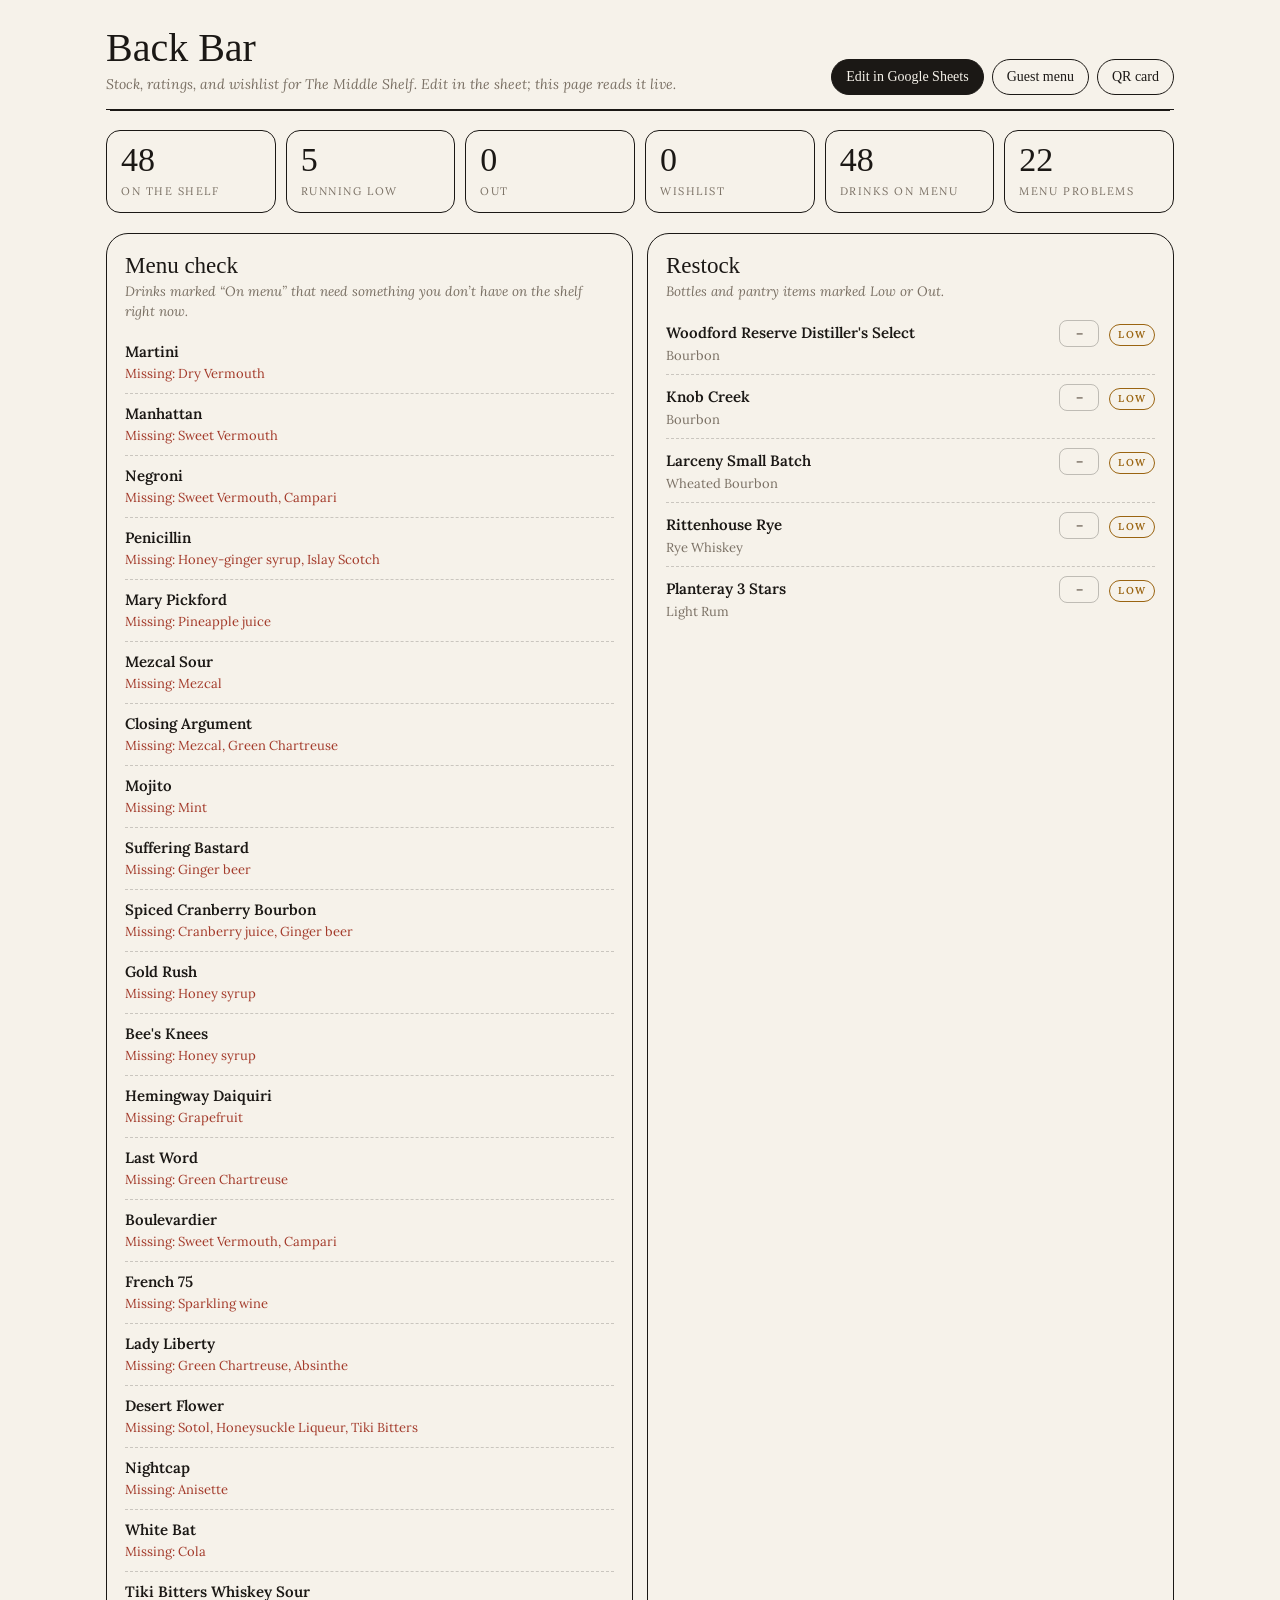
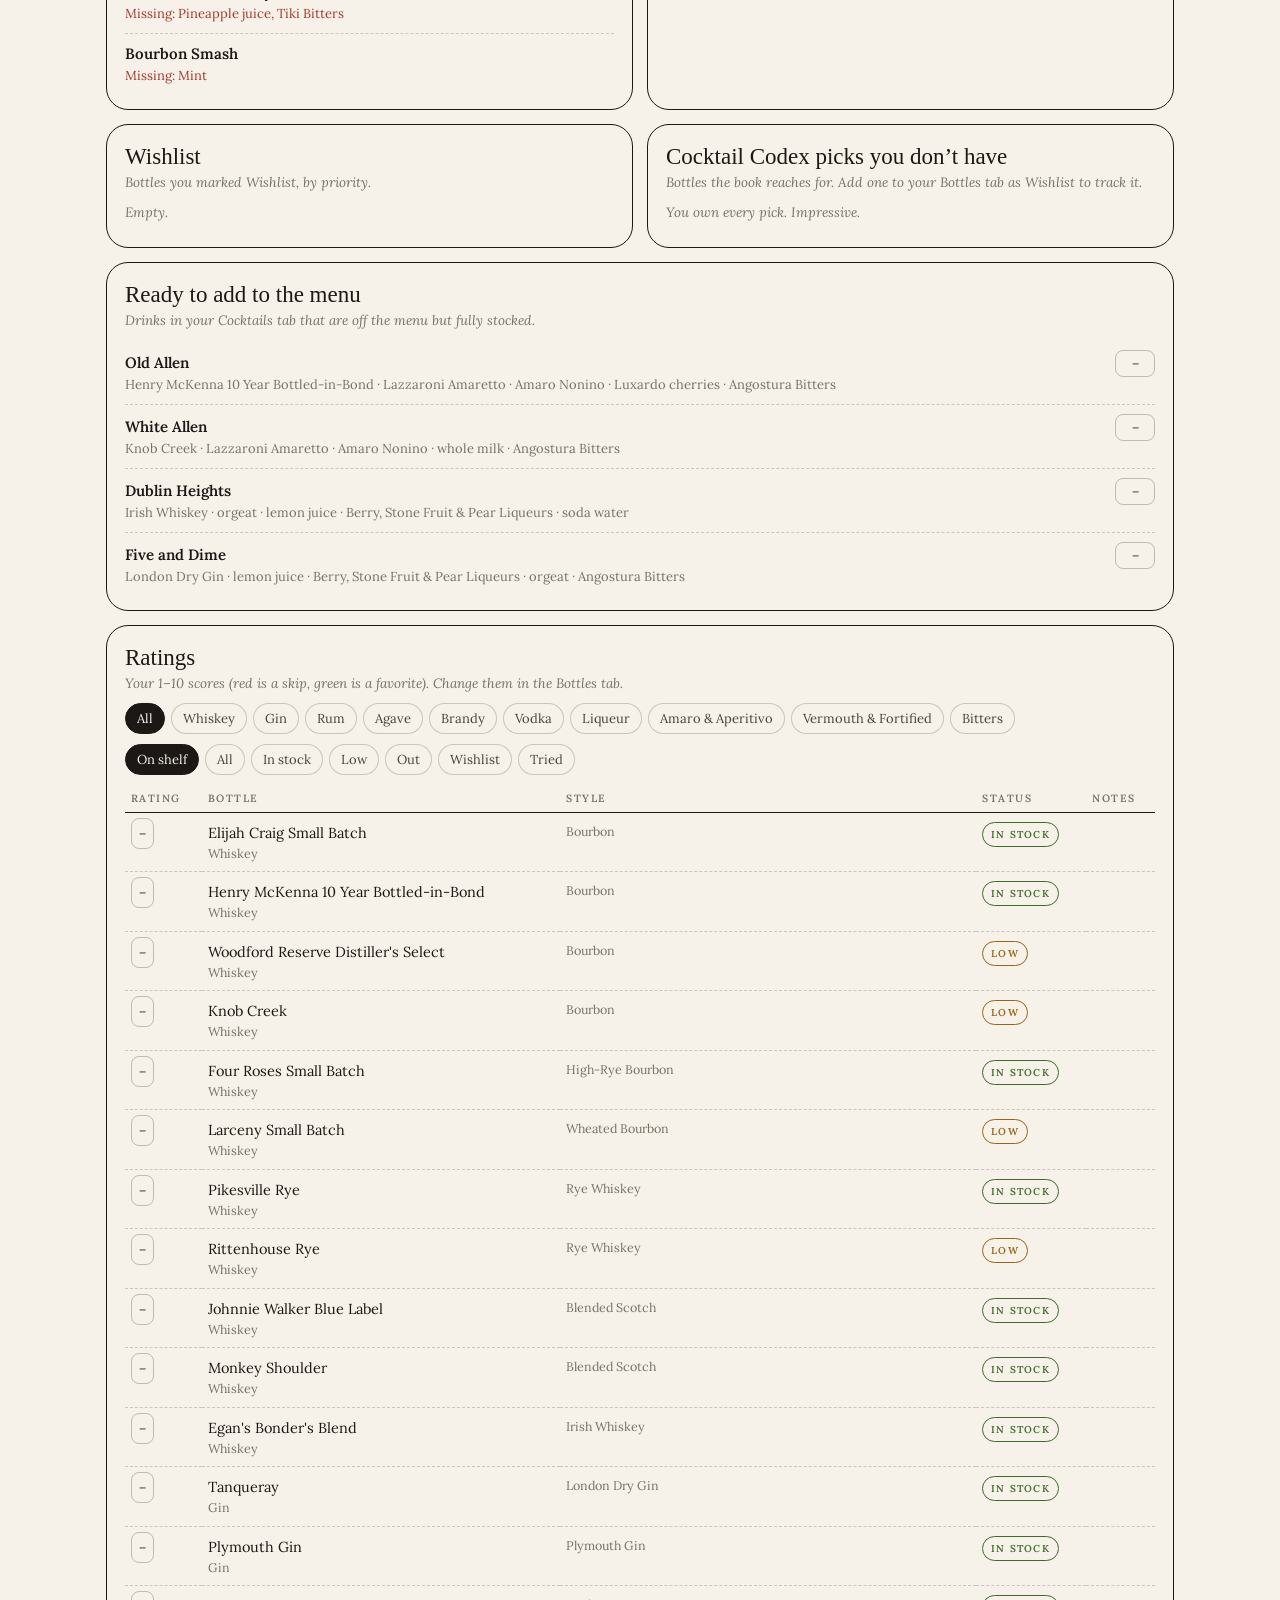
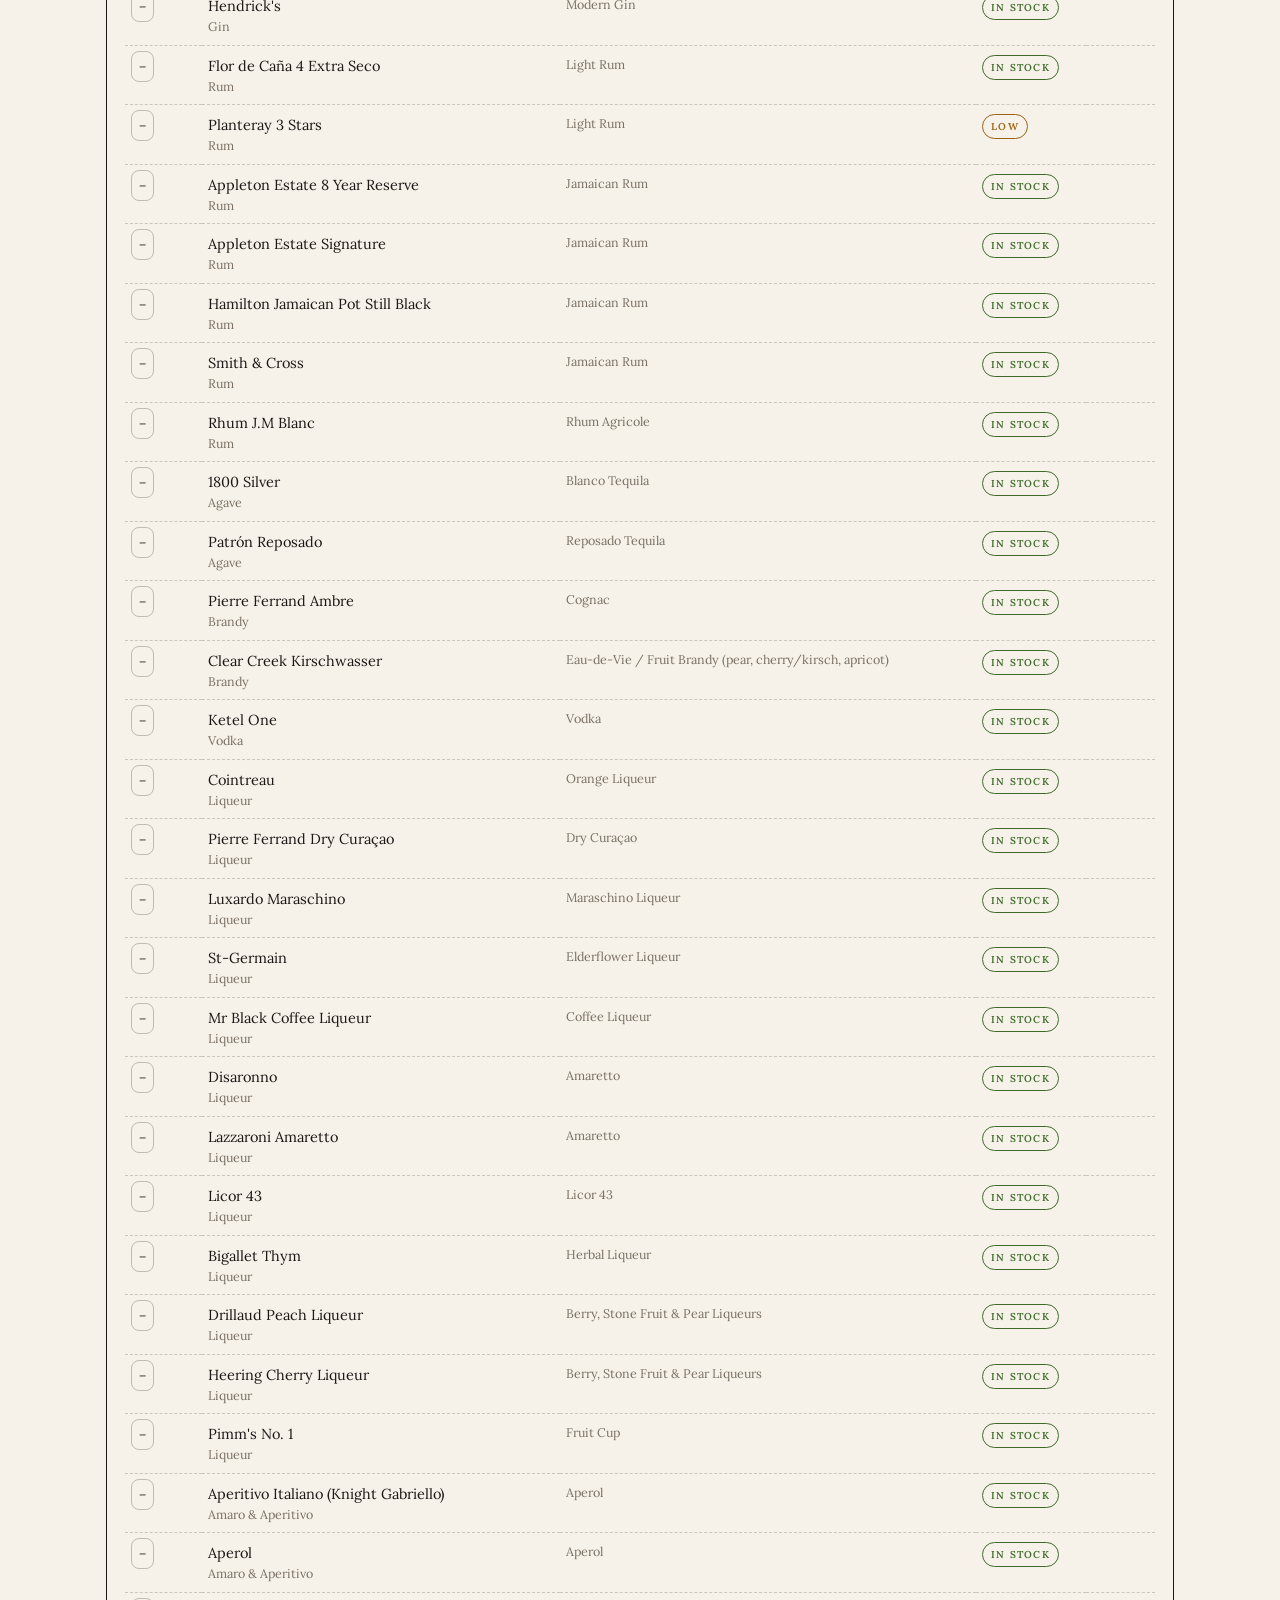
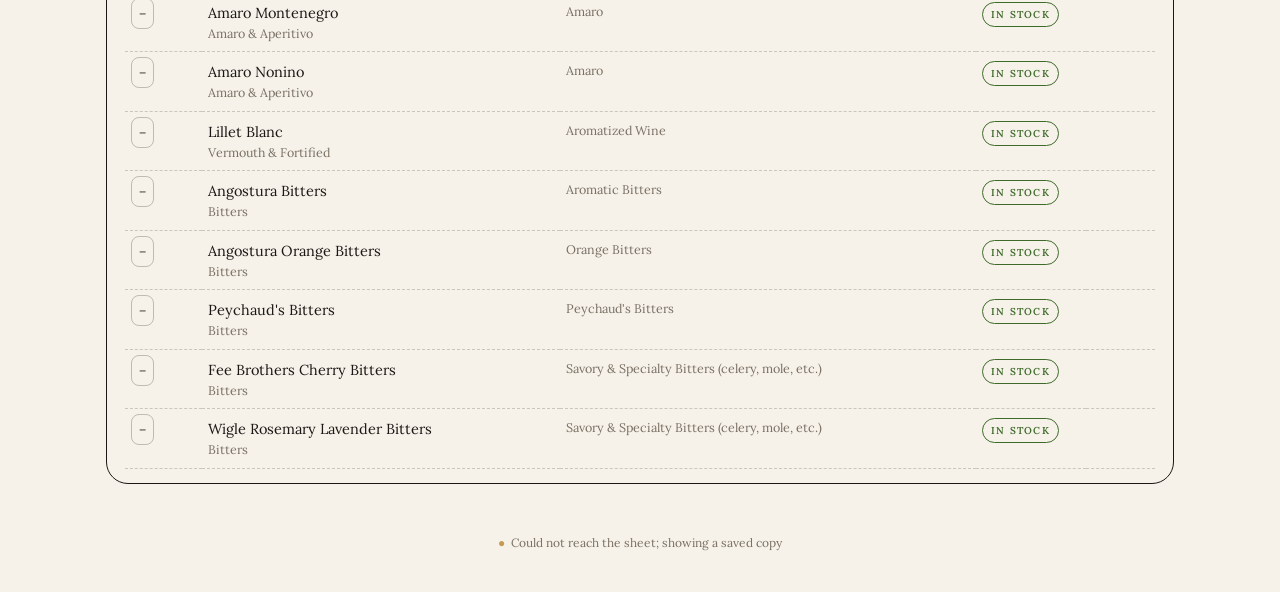
==== owner.html @ ee6902f3 "Name the liquor type on menu bottles; keep martini and coupe shine inside the glass Ingredient lines" ====
<!doctype html>
<html lang="en">
<head>
  <meta charset="utf-8">
  <meta name="viewport" content="width=device-width, initial-scale=1">
  <meta name="robots" content="noindex">
  <meta name="theme-color" content="#f6f2ea">
  <title>The Middle Shelf · Back Bar</title>
  <link rel="icon" href="data:image/svg+xml,<svg xmlns='http://www.w3.org/2000/svg' viewBox='0 0 100 100'><rect width='100' height='100' rx='20' fill='%23f6f2ea'/><path d='M22 30 Q22 60 50 62 Q78 60 78 30 Z M50 62 L50 82 M34 86 Q50 80 66 86' fill='none' stroke='%231b1815' stroke-width='6' stroke-linecap='round' stroke-linejoin='round'/><rect x='10' y='88' width='80' height='6' fill='%231b1815'/></svg>">
  <link rel="preconnect" href="https://fonts.googleapis.com">
  <link rel="preconnect" href="https://fonts.gstatic.com" crossorigin>
  <link href="https://fonts.googleapis.com/css2?family=DM+Serif+Display:ital@0;1&family=Lora:ital,wght@0,400..600;1,400..600&display=swap" rel="stylesheet">
  <style>
    :root { --paper: #f6f2ea; --paper-2: #efe9dd; --ink: #1b1815; --ink-2: #4a433b; --muted: #7a7064; --rule: rgba(27,24,21,.2); --gold: #c69a55;
      --display: "Fraunces", Georgia, serif; --serif: "Lora", Georgia, serif; color-scheme: light; }
    * { box-sizing: border-box; }
    body { margin: 0; background: var(--paper); color: var(--ink); font: 15px/1.5 var(--serif); }
    a { color: inherit; }
    main { max-width: 1100px; margin: 0 auto; padding: 0 16px 40px; }
    .disp { font-family: var(--display); font-weight: 400; }
    .bar-head { display: flex; flex-wrap: wrap; align-items: end; justify-content: space-between; gap: 14px; padding: 28px 0 14px; border-bottom: 1.5px solid var(--ink); box-shadow: 0 5px 0 -4px var(--ink); }
    .bar-head h1 { margin: 0; font-size: 40px; line-height: 1; }
    .bar-head p { margin: 6px 0 0; color: var(--muted); font-size: 14px; font-style: italic; }
    .actions { display: flex; flex-wrap: wrap; gap: 8px; }
    .btn { display: inline-flex; align-items: center; padding: 10px 14px; border-radius: 999px; text-decoration: none; font: 400 14px/1 var(--display); border: 1.5px solid var(--ink); background: var(--paper); }
    .btn.primary { background: var(--ink); color: var(--paper); }
    .tiles { display: grid; grid-template-columns: repeat(auto-fit, minmax(130px, 1fr)); gap: 10px; margin: 20px 0 6px; }
    .tile { border: 1px solid var(--ink); border-radius: 14px; padding: 12px 14px; background: var(--paper); }
    .tile .n { font: 400 34px/1 var(--display); }
    .tile .l { margin-top: 6px; font-size: 11px; letter-spacing: .14em; text-transform: uppercase; color: var(--muted); }
    .grid2 { display: grid; gap: 14px; grid-template-columns: 1fr; }
    @media (min-width: 860px) { .grid2 { grid-template-columns: 1fr 1fr; } }
    .panel { border: 1.5px solid var(--ink); border-radius: 22px; padding: 18px 18px 14px; margin-top: 14px; background: var(--paper); }
    .panel h2 { margin: 0 0 2px; font: 400 23px/1.2 var(--display); }
    .panel .hint { margin: 0 0 10px; color: var(--muted); font-size: 13.5px; font-style: italic; }
    .rows { list-style: none; margin: 0; padding: 0; }
    .rows li { display: flex; gap: 10px; align-items: baseline; padding: 9px 0; border-top: 1px dashed var(--rule); font-size: 15px; }
    .rows li:first-child { border-top: 0; }
    .rows .grow { flex: 1; min-width: 0; font-weight: 600; }
    .rows .sub { display: block; color: var(--muted); font-size: 13px; font-weight: 400; margin-top: 1px; }
    .pill { flex: none; font: 600 10px/1 var(--serif); letter-spacing: .12em; text-transform: uppercase; padding: 5px 8px; border-radius: 999px; border: 1px solid currentColor; }
    .s-in { color: #3f6b2a; } .s-low { color: #9a6411; } .s-out { color: #a33a2a; } .s-wish { color: #2f5a8a; } .s-tried, .s-unknown { color: var(--muted); }
    .miss { color: #a33a2a !important; }
    .rate { flex: none; min-width: 40px; text-align: center; font: 700 13px/1 var(--serif); padding: 6px 7px; border-radius: 8px; color: #1b1815; border: 1px solid rgba(27,24,21,.25); }
    .rate.none { background: transparent; color: var(--muted); }
    .filters { display: flex; flex-wrap: wrap; gap: 6px; margin: 4px 0 10px; }
    .chip { appearance: none; cursor: pointer; border: 1px solid var(--rule); background: var(--paper); padding: 6px 11px; border-radius: 999px; font: 13px var(--serif); color: var(--ink-2); }
    .chip[aria-pressed="true"] { border-color: var(--ink); background: var(--ink); color: var(--paper); }
    .scroll { overflow-x: auto; }
    .tbl { width: 100%; border-collapse: collapse; font-size: 14.5px; }
    .tbl th { text-align: left; font: 600 10.5px/1 var(--serif); letter-spacing: .14em; text-transform: uppercase; color: var(--muted); padding: 8px 6px; border-bottom: 1.5px solid var(--ink); cursor: pointer; white-space: nowrap; }
    .tbl td { padding: 9px 6px; border-bottom: 1px dashed var(--rule); vertical-align: top; }
    .tbl td.notes { font-size: 13.5px; font-style: italic; color: var(--ink-2); }
    .tbl .muted { color: var(--muted); font-size: 12.5px; font-style: normal; }
    @media (max-width: 640px) { .tbl .hide-sm { display: none; } }
    .loading { text-align: center; padding: 80px 0; font: italic 18px var(--serif); color: var(--muted); }
    footer { text-align: center; color: var(--muted); font-size: 12px; padding: 10px 16px 40px; }
    footer .live::before { content: "●"; margin-right: 6px; color: #6c9a52; }
    footer .stale::before { content: "●"; margin-right: 6px; color: var(--gold); }
  </style>
</head>
<body>
  <main>
    <div class="bar-head">
      <div>
        <h1 class="disp">Back Bar</h1>
        <p>Stock, ratings, and wishlist for The Middle Shelf. Edit in the sheet; this page reads it live.</p>
      </div>
      <div class="actions">
        <a class="btn primary" id="edit" href="#" target="_blank" rel="noopener">Edit in Google Sheets</a>
        <a class="btn" href="./">Guest menu</a>
        <a class="btn" href="print.html">QR card</a>
      </div>
    </div>
    <div id="app"><p class="loading">Counting bottles…</p></div>
  </main>
  <footer><div id="status"></div></footer>
  <script src="config.js?v=14"></script>
  <script src="data/snapshot.js?v=14"></script>
  <script src="assets/core.js?v=14"></script>
  <script src="assets/owner.js?v=14"></script>
</body>
</html>
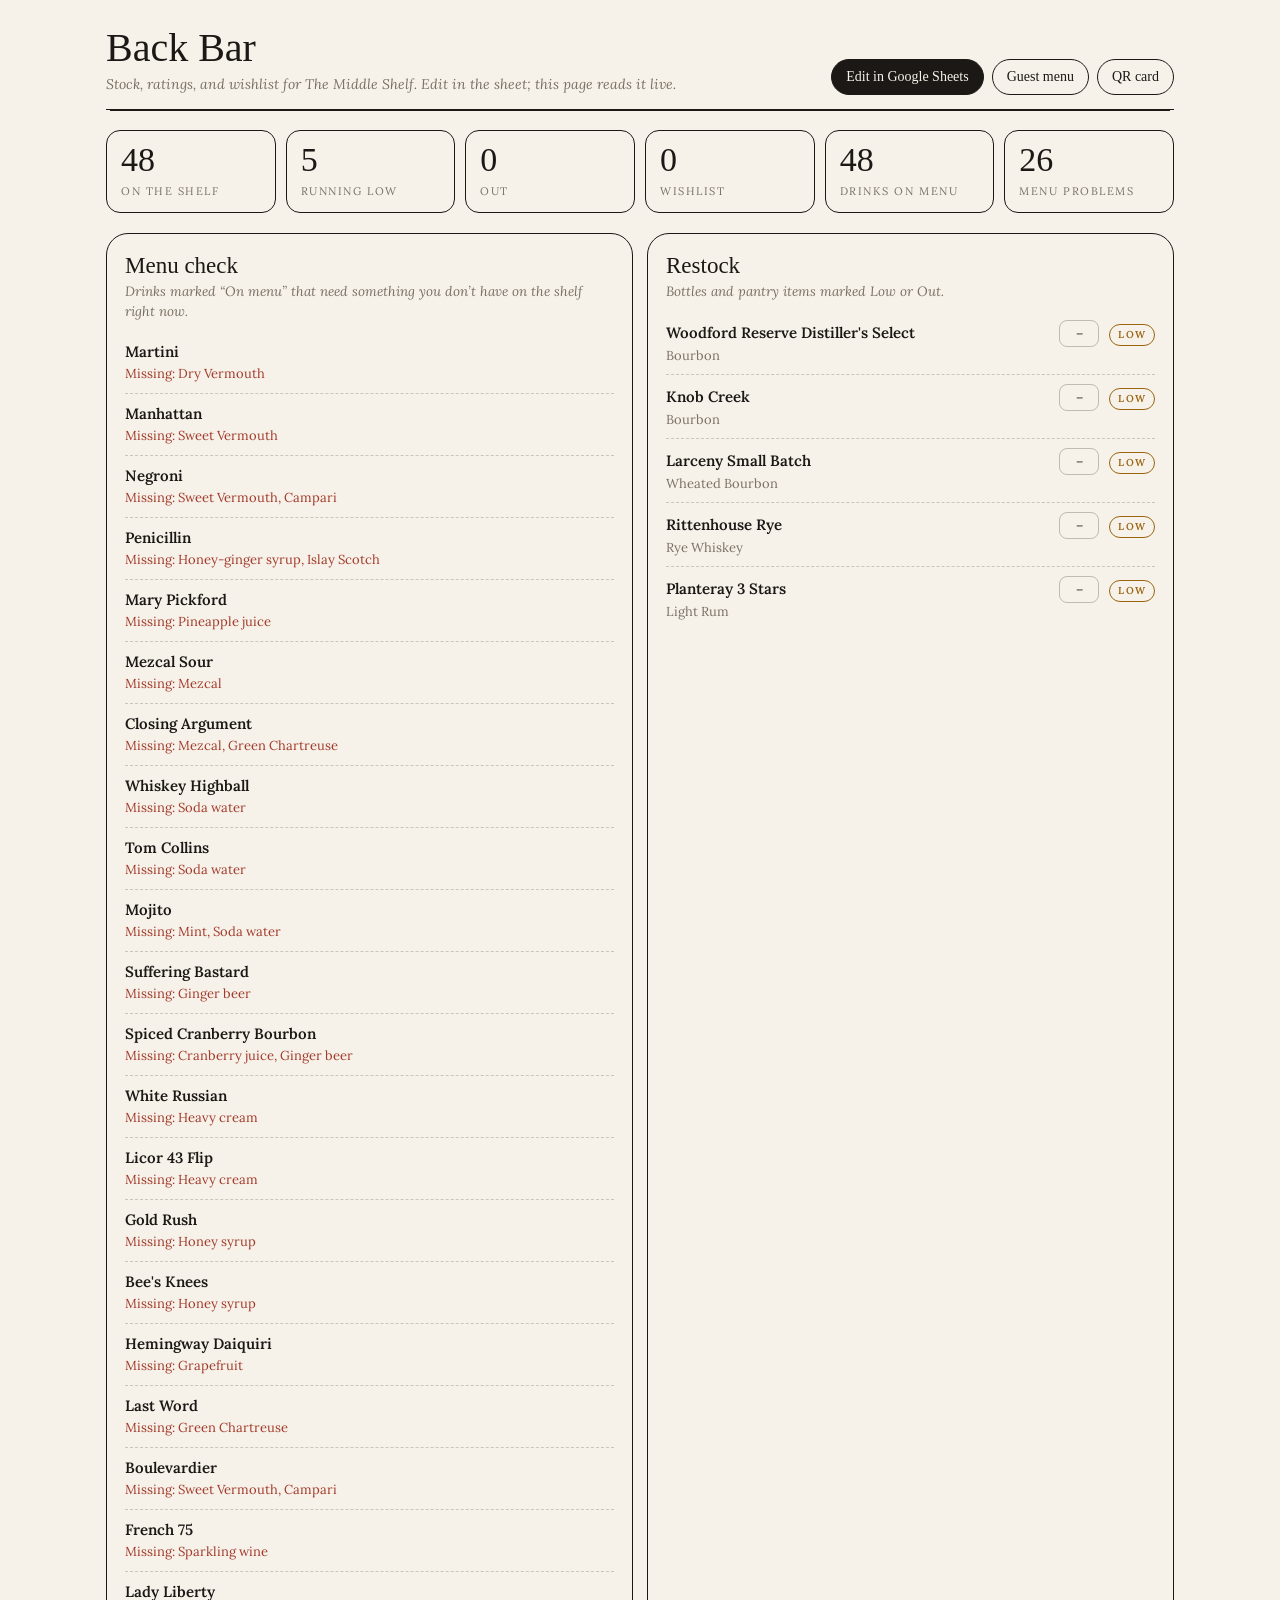
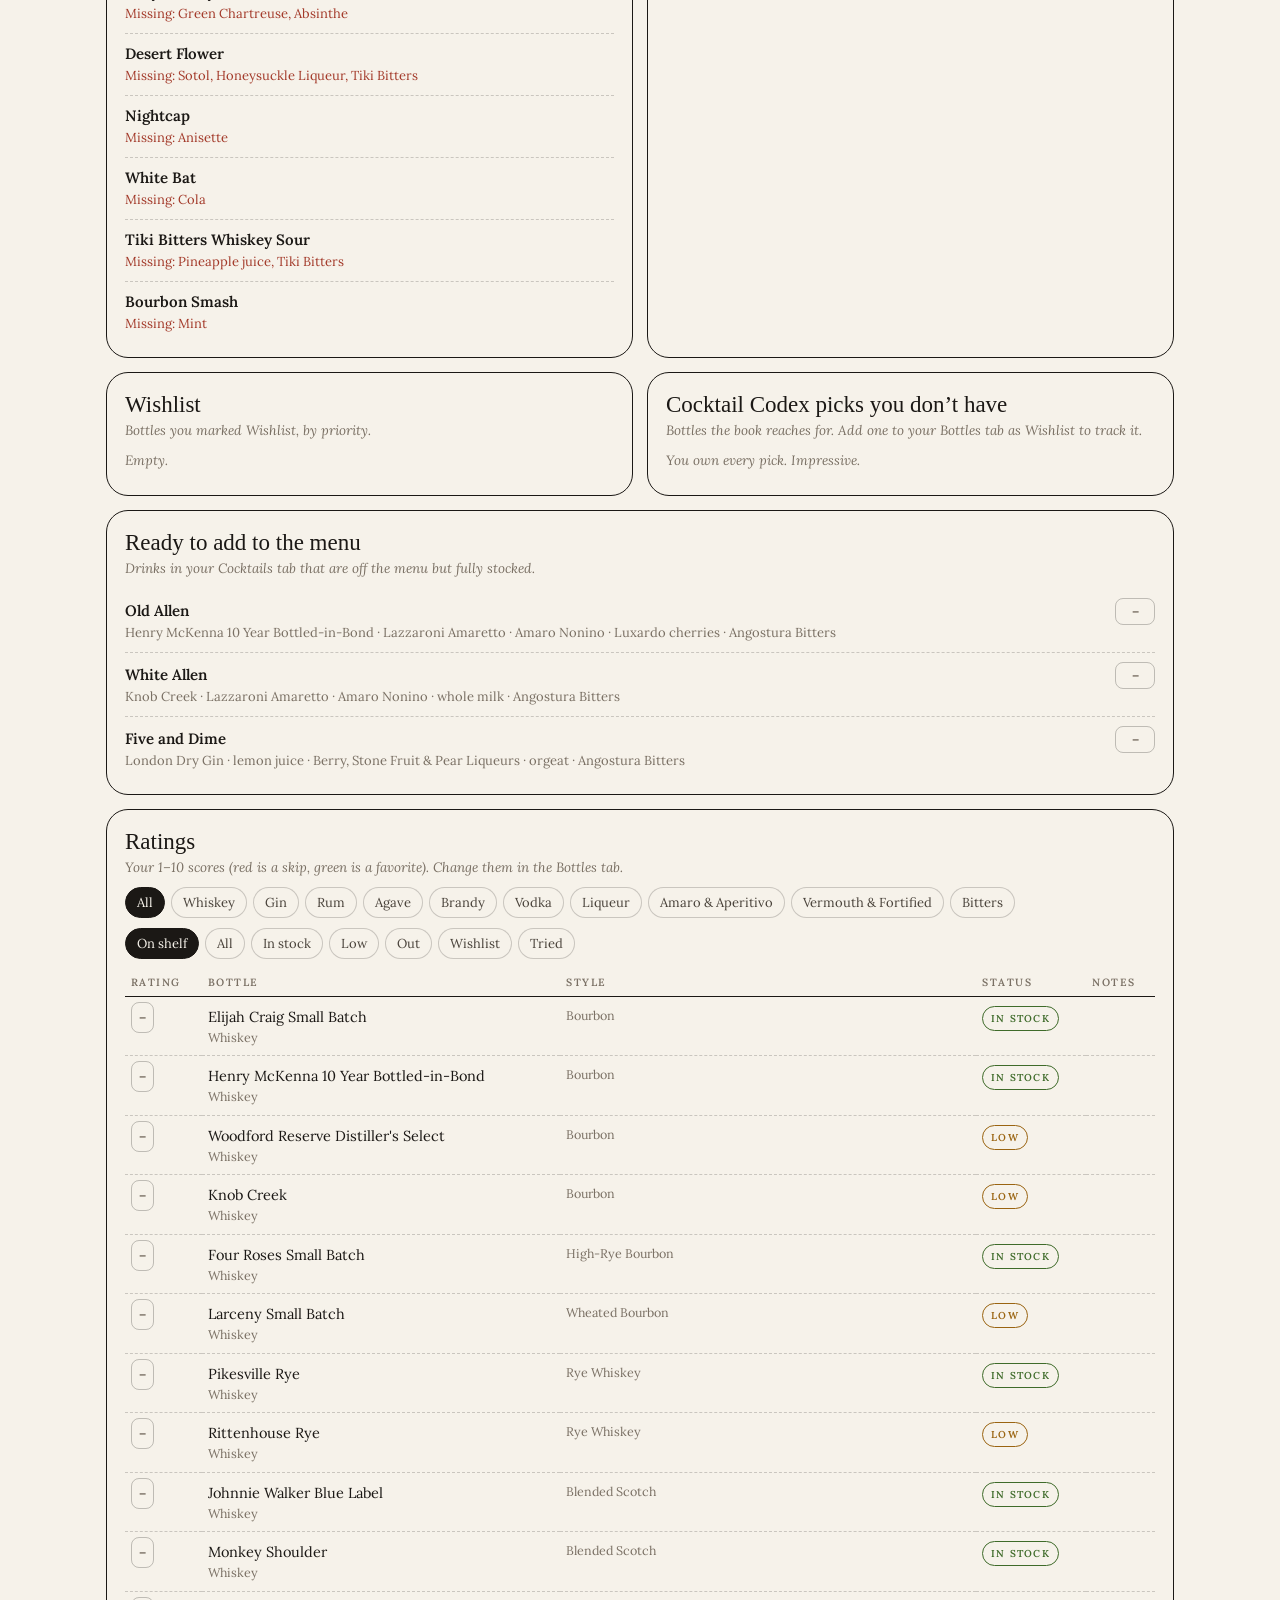
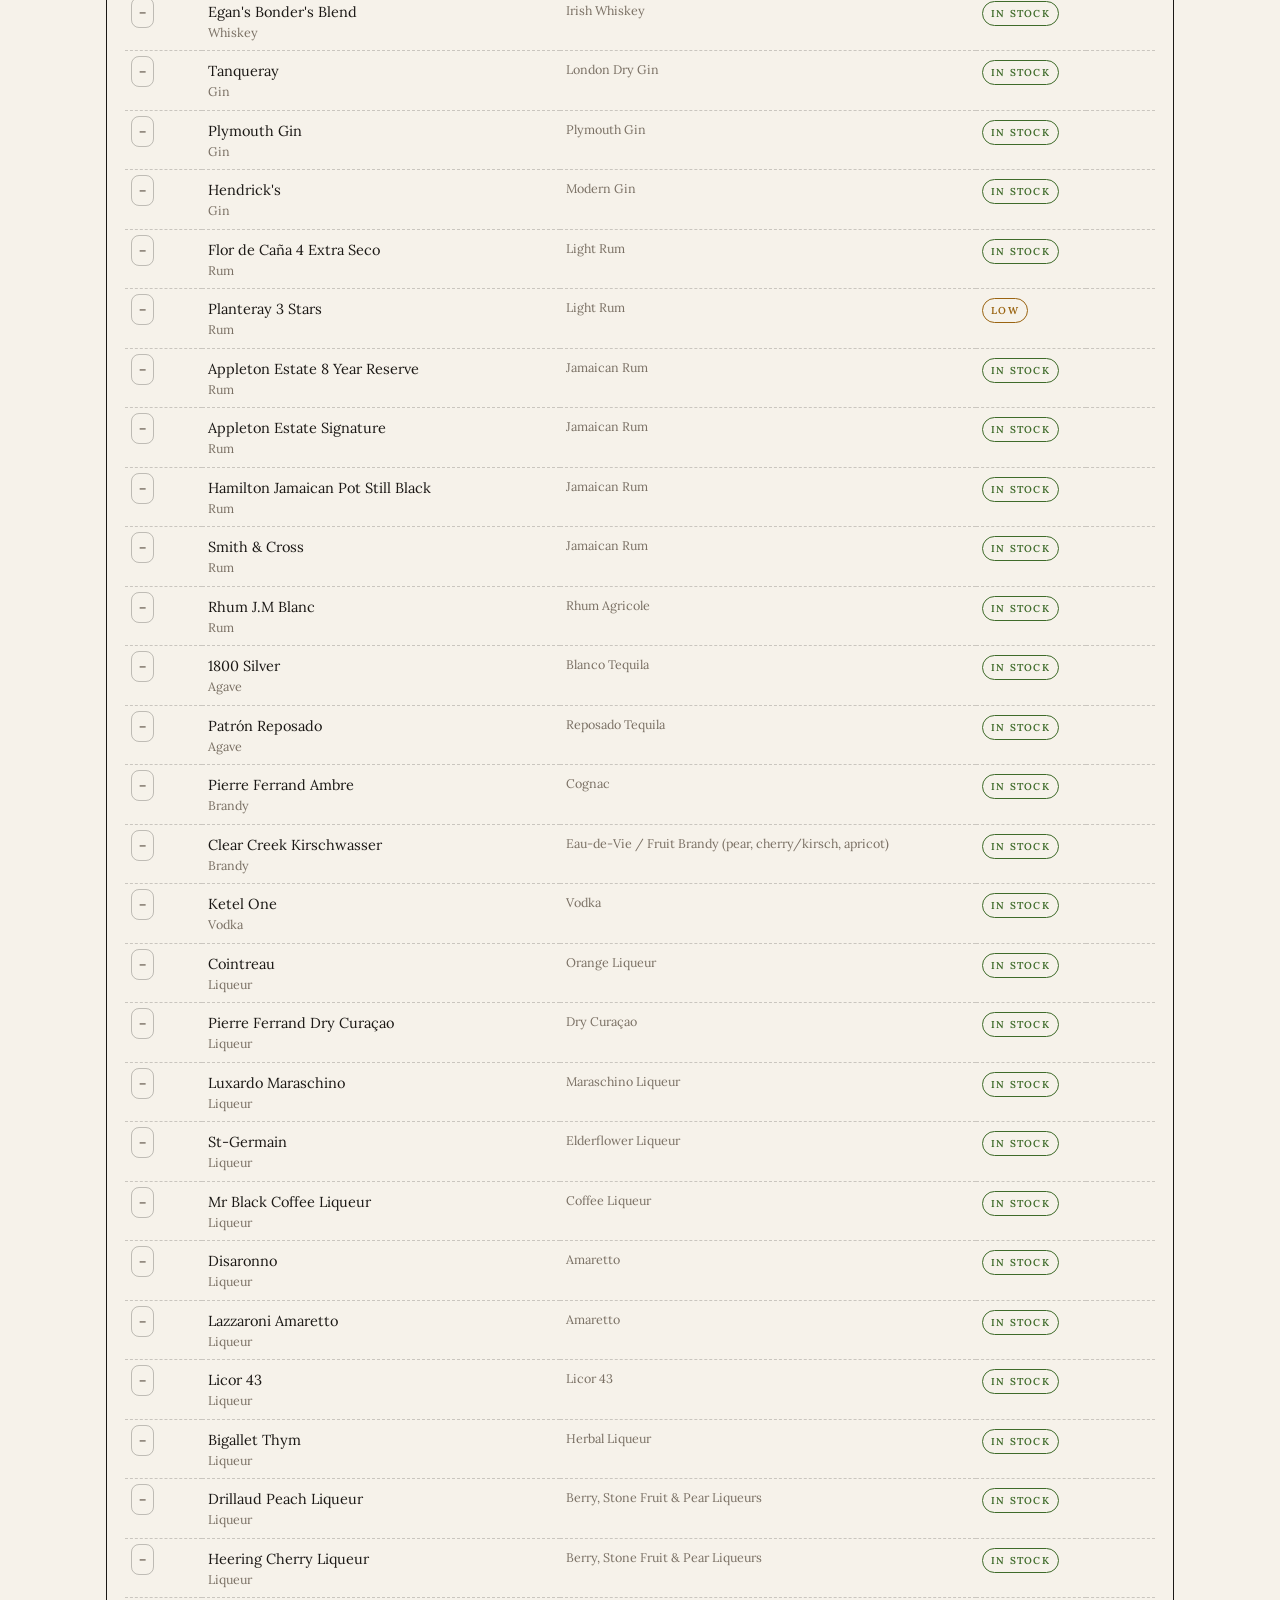
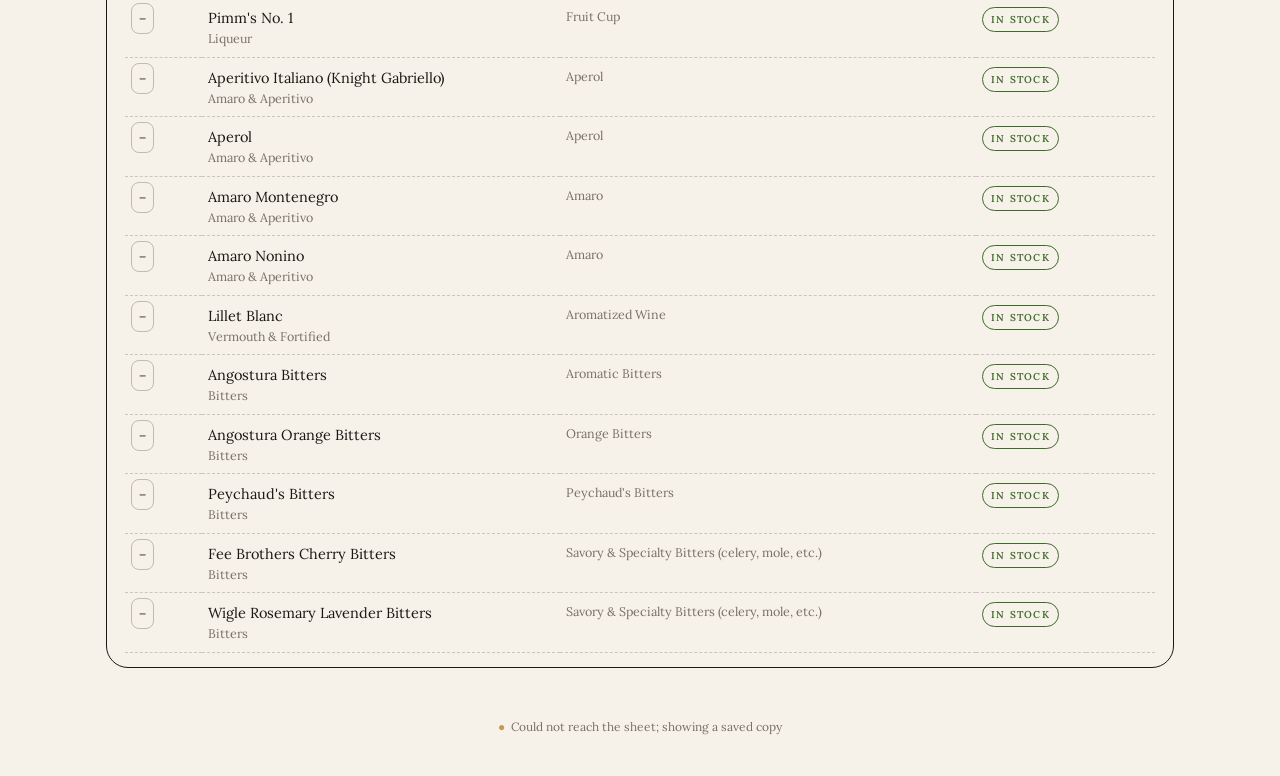
==== commit 1414bb2b: "Show Codex Recipes checked 'Add to menu' on the guest menu A new Codex Recipes tab lists every recip" ====
--- a/owner.html
+++ b/owner.html
@@ -75,9 +75,9 @@
     <div id="app"><p class="loading">Counting bottles…</p></div>
   </main>
   <footer><div id="status"></div></footer>
-  <script src="config.js?v=14"></script>
-  <script src="data/snapshot.js?v=14"></script>
-  <script src="assets/core.js?v=14"></script>
-  <script src="assets/owner.js?v=14"></script>
+  <script src="config.js?v=16"></script>
+  <script src="data/snapshot.js?v=16"></script>
+  <script src="assets/core.js?v=16"></script>
+  <script src="assets/owner.js?v=16"></script>
 </body>
 </html>
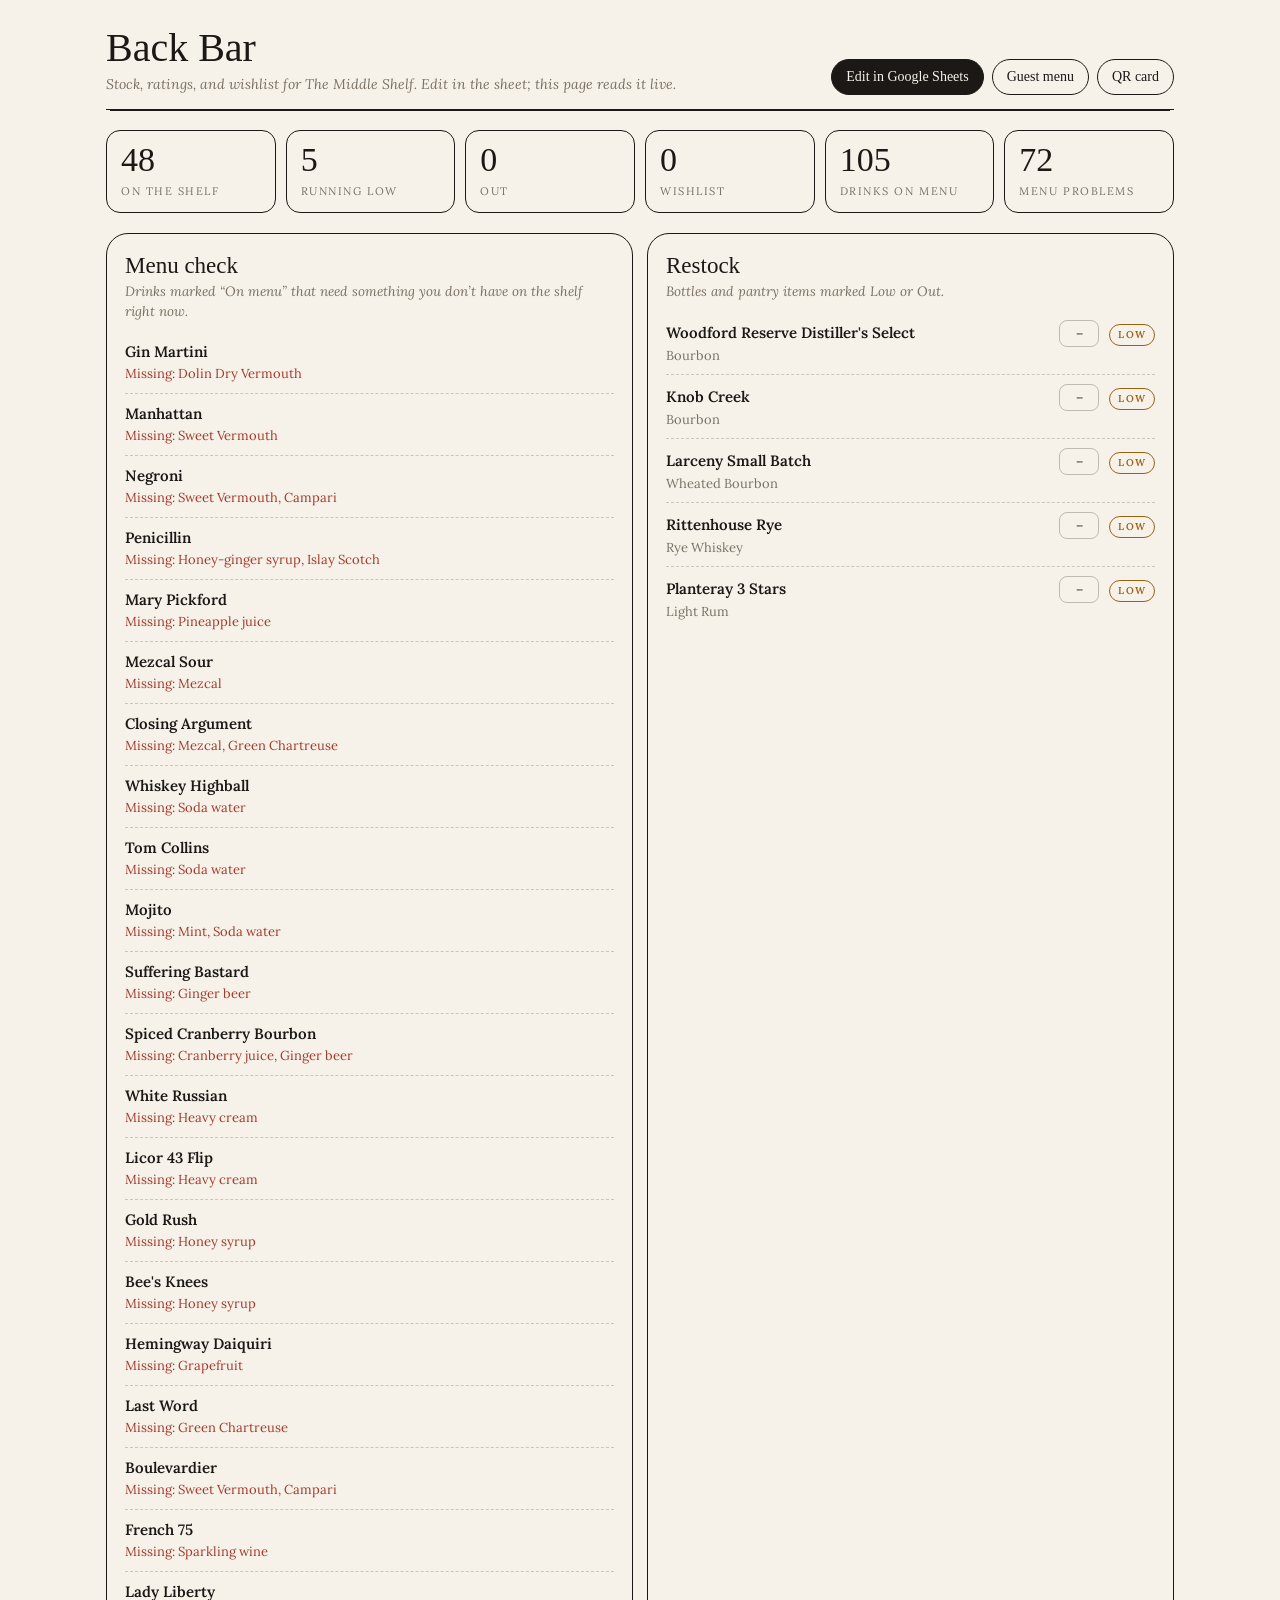
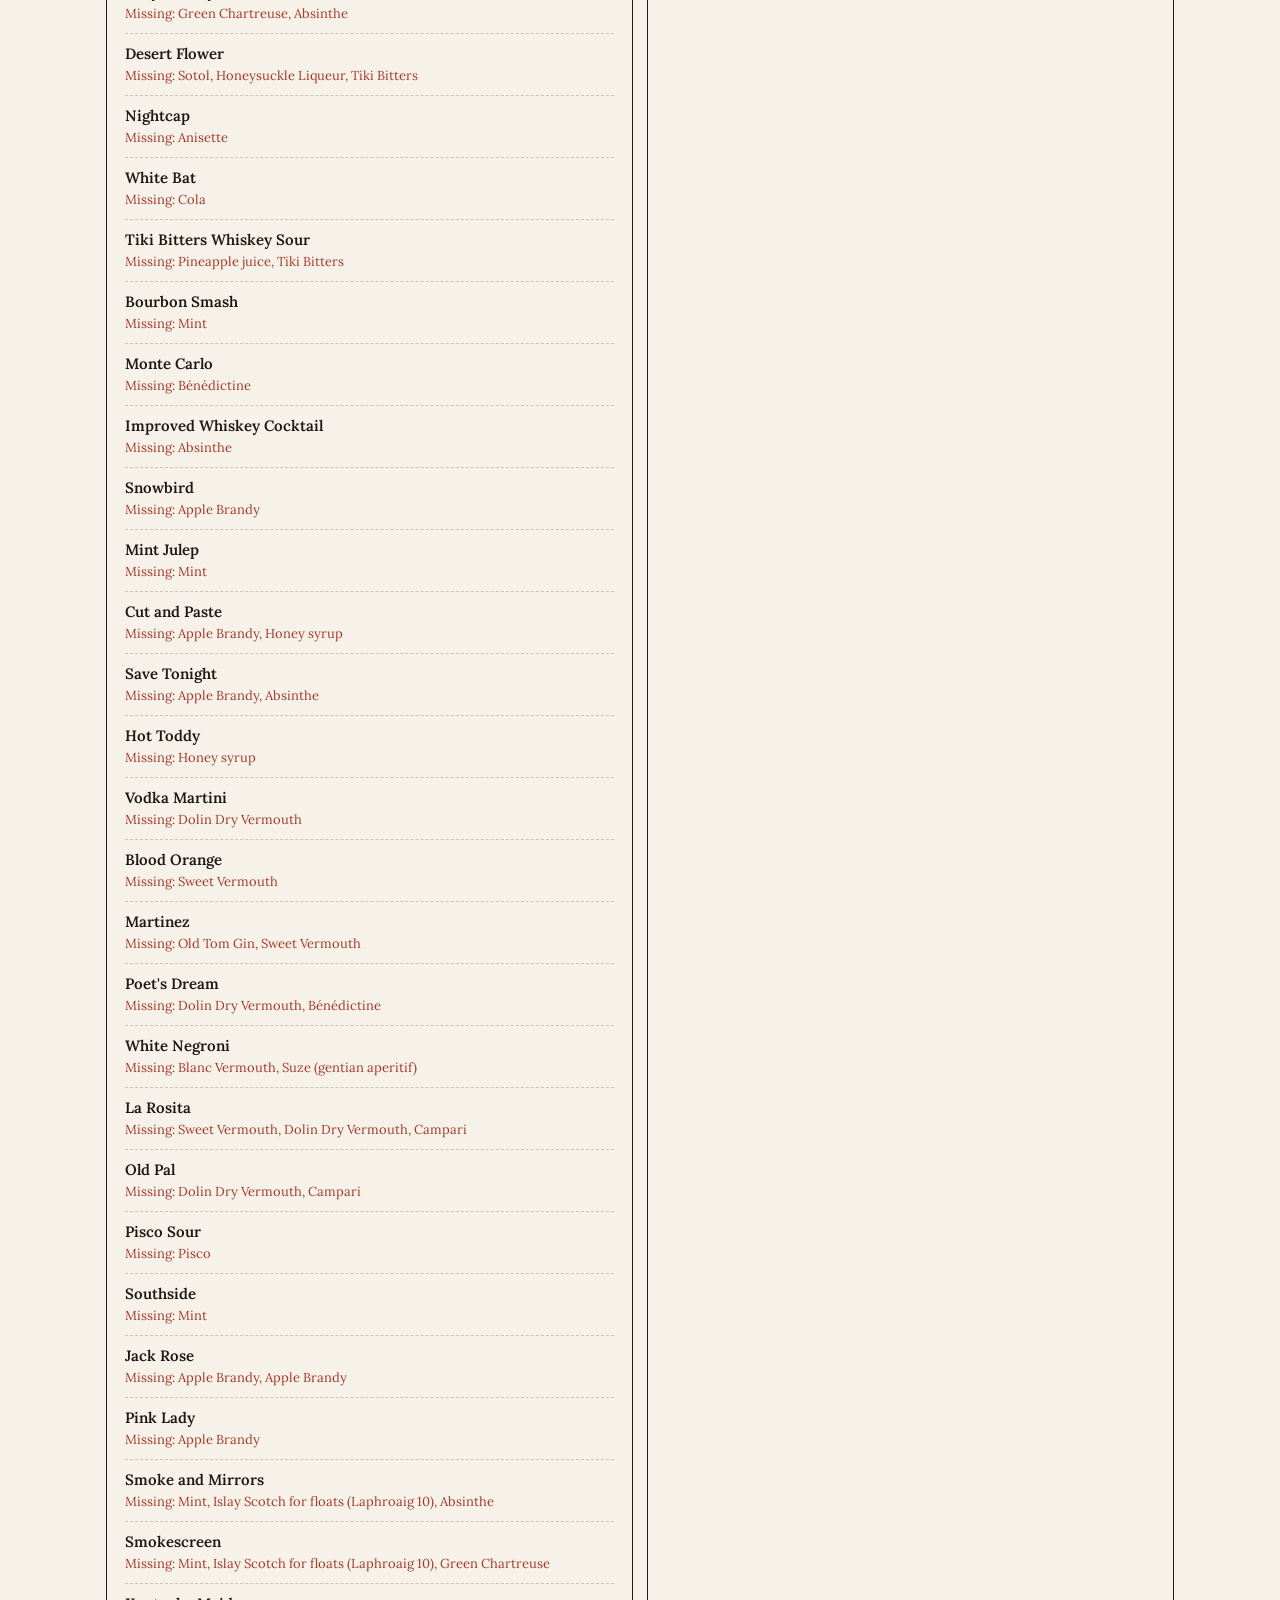
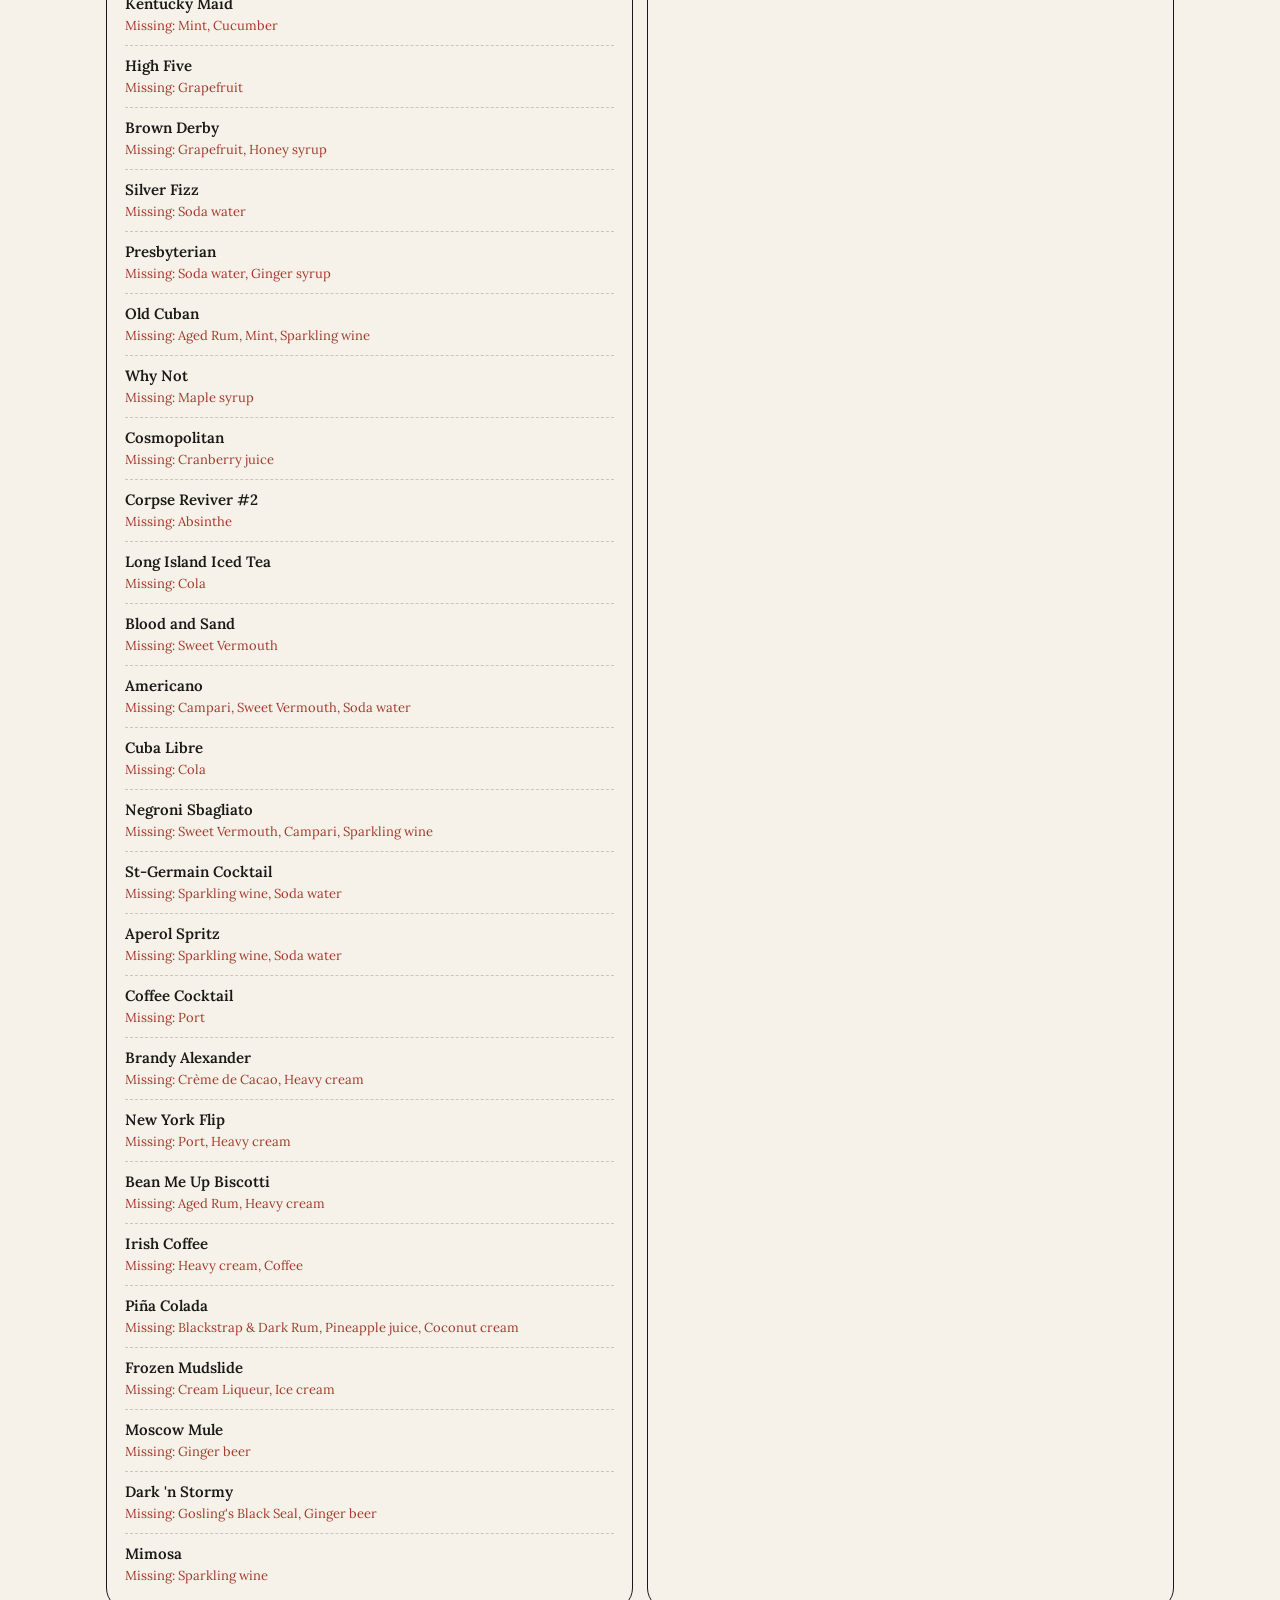
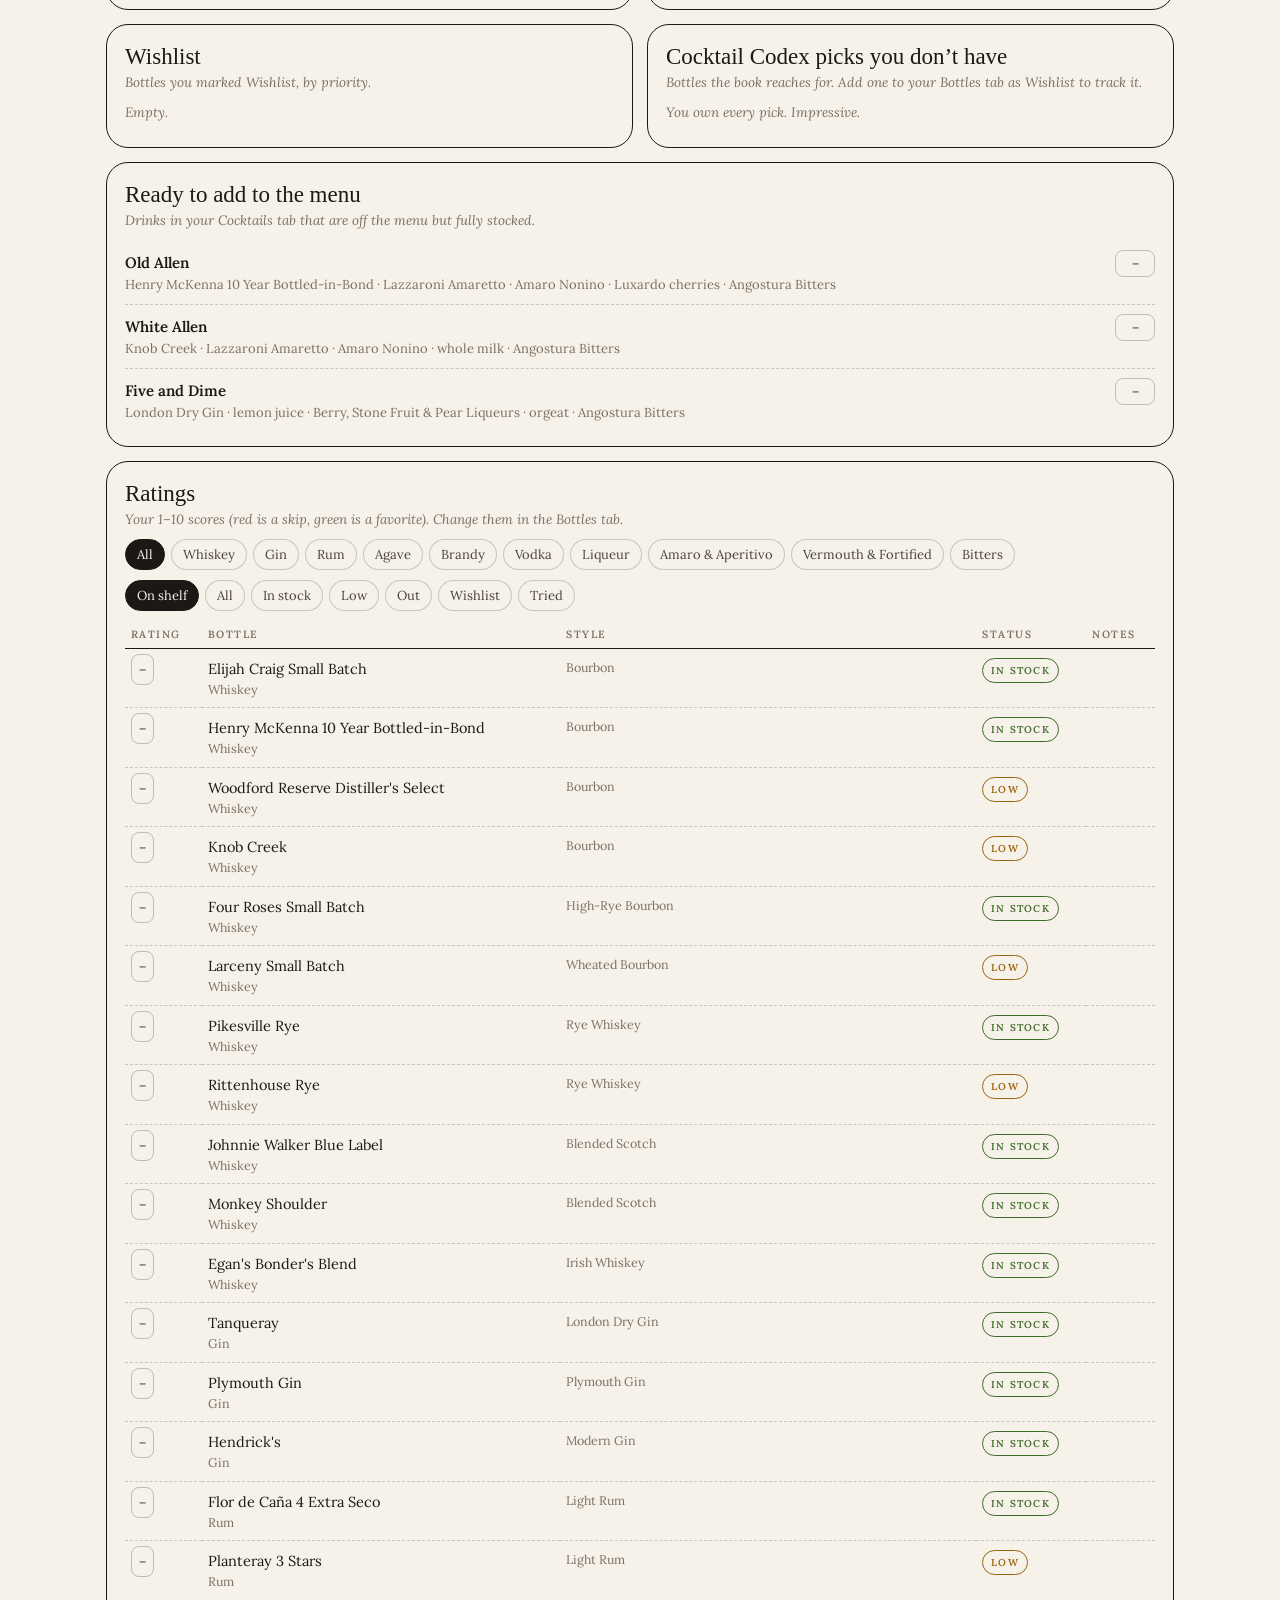
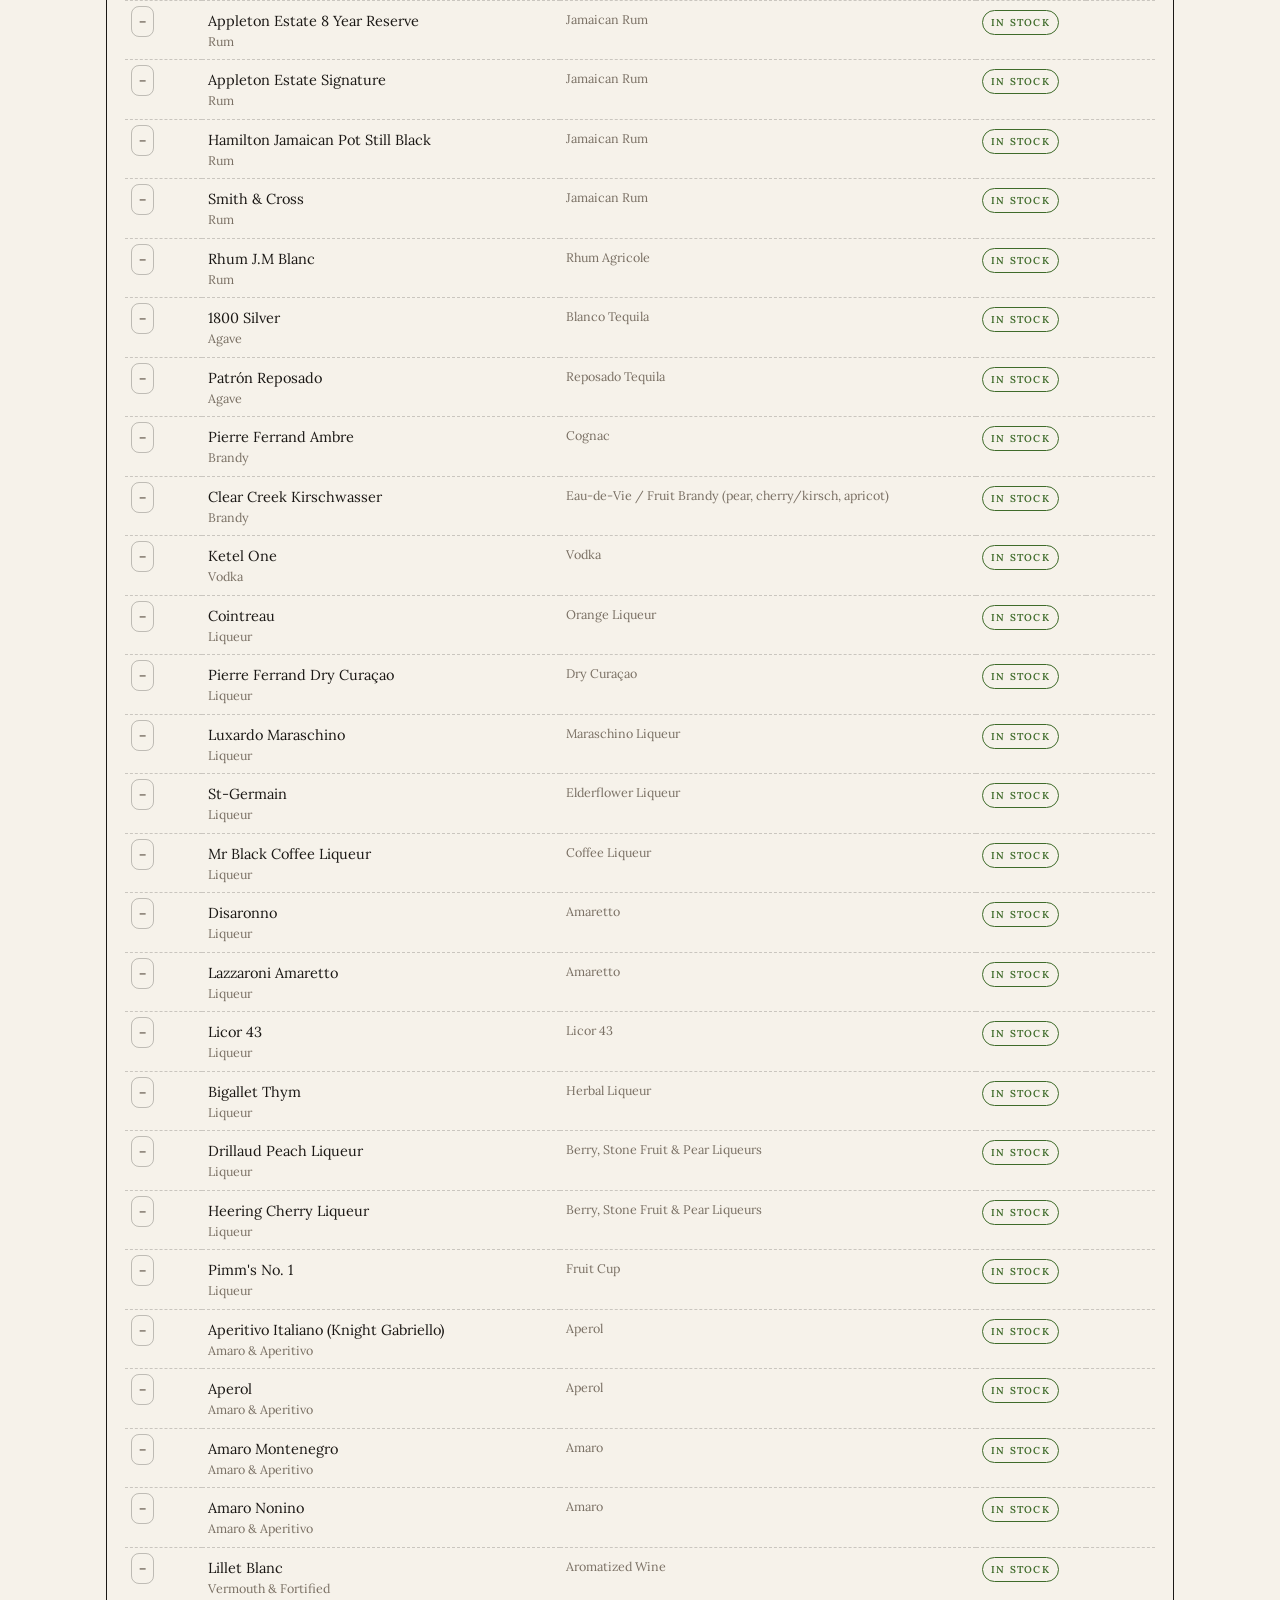
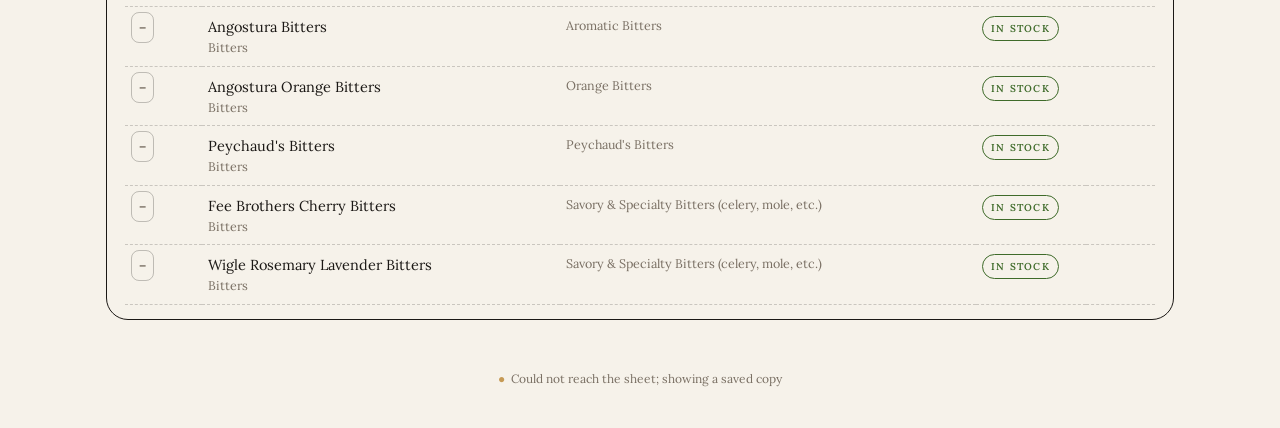
==== commit 33a806e6: "Fold chosen Codex drinks into Cocktails; grapefruit note; On the Shelf; no shelf brackets The Codex " ====
--- a/owner.html
+++ b/owner.html
@@ -75,9 +75,9 @@
     <div id="app"><p class="loading">Counting bottles…</p></div>
   </main>
   <footer><div id="status"></div></footer>
-  <script src="config.js?v=16"></script>
-  <script src="data/snapshot.js?v=16"></script>
-  <script src="assets/core.js?v=16"></script>
-  <script src="assets/owner.js?v=16"></script>
+  <script src="config.js?v=17"></script>
+  <script src="data/snapshot.js?v=17"></script>
+  <script src="assets/core.js?v=17"></script>
+  <script src="assets/owner.js?v=17"></script>
 </body>
 </html>
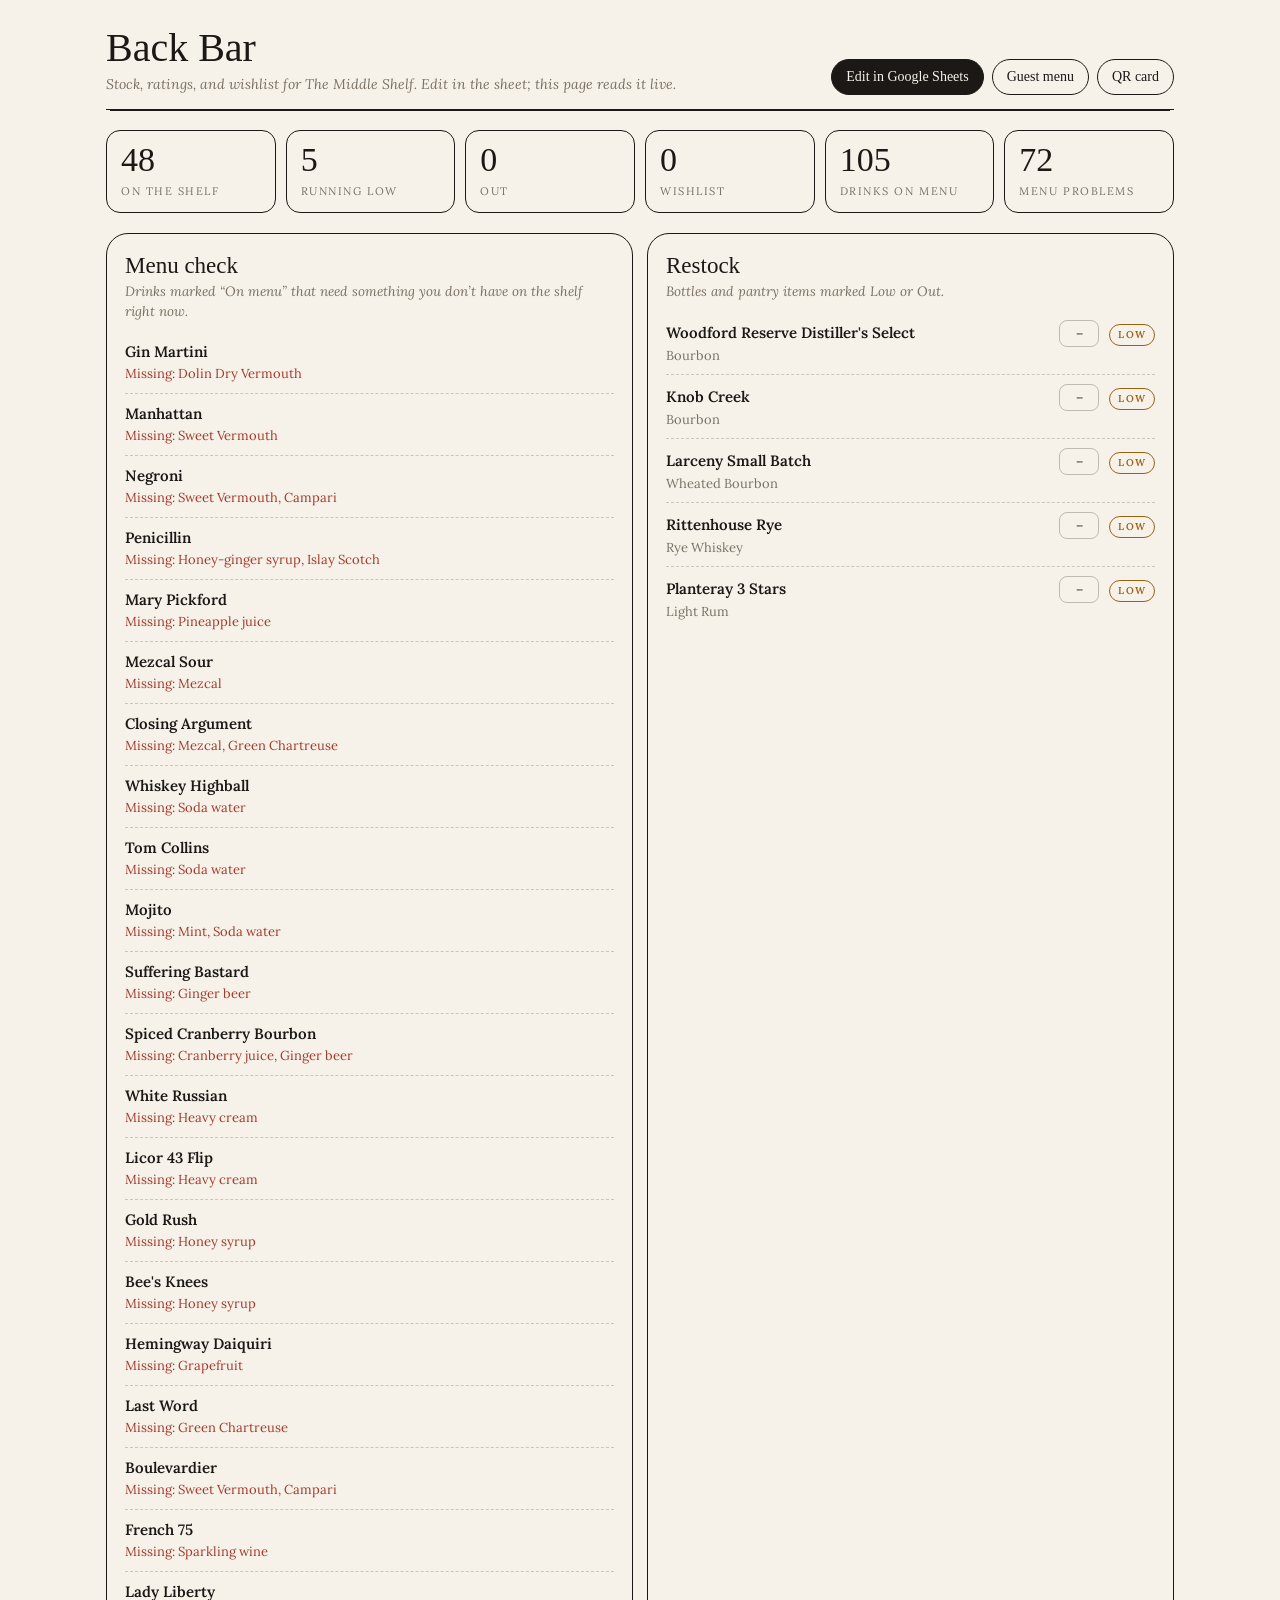
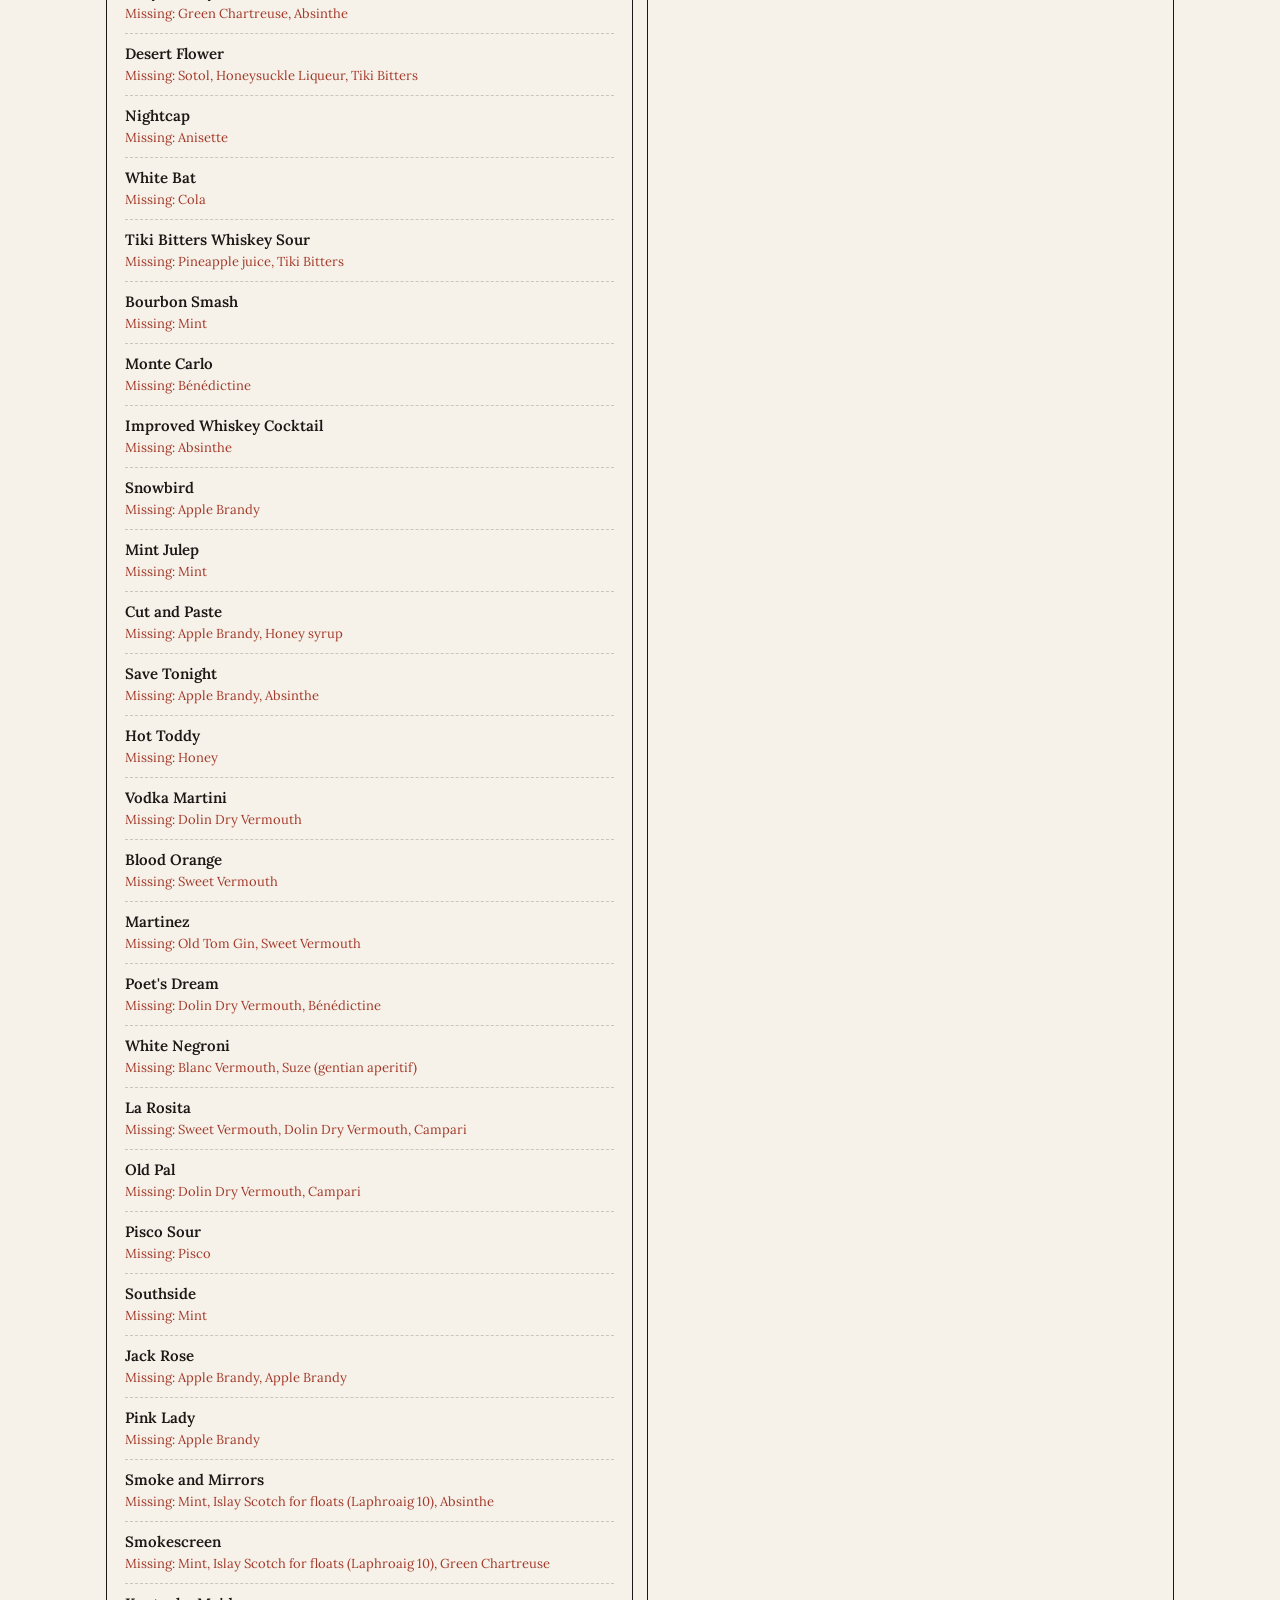
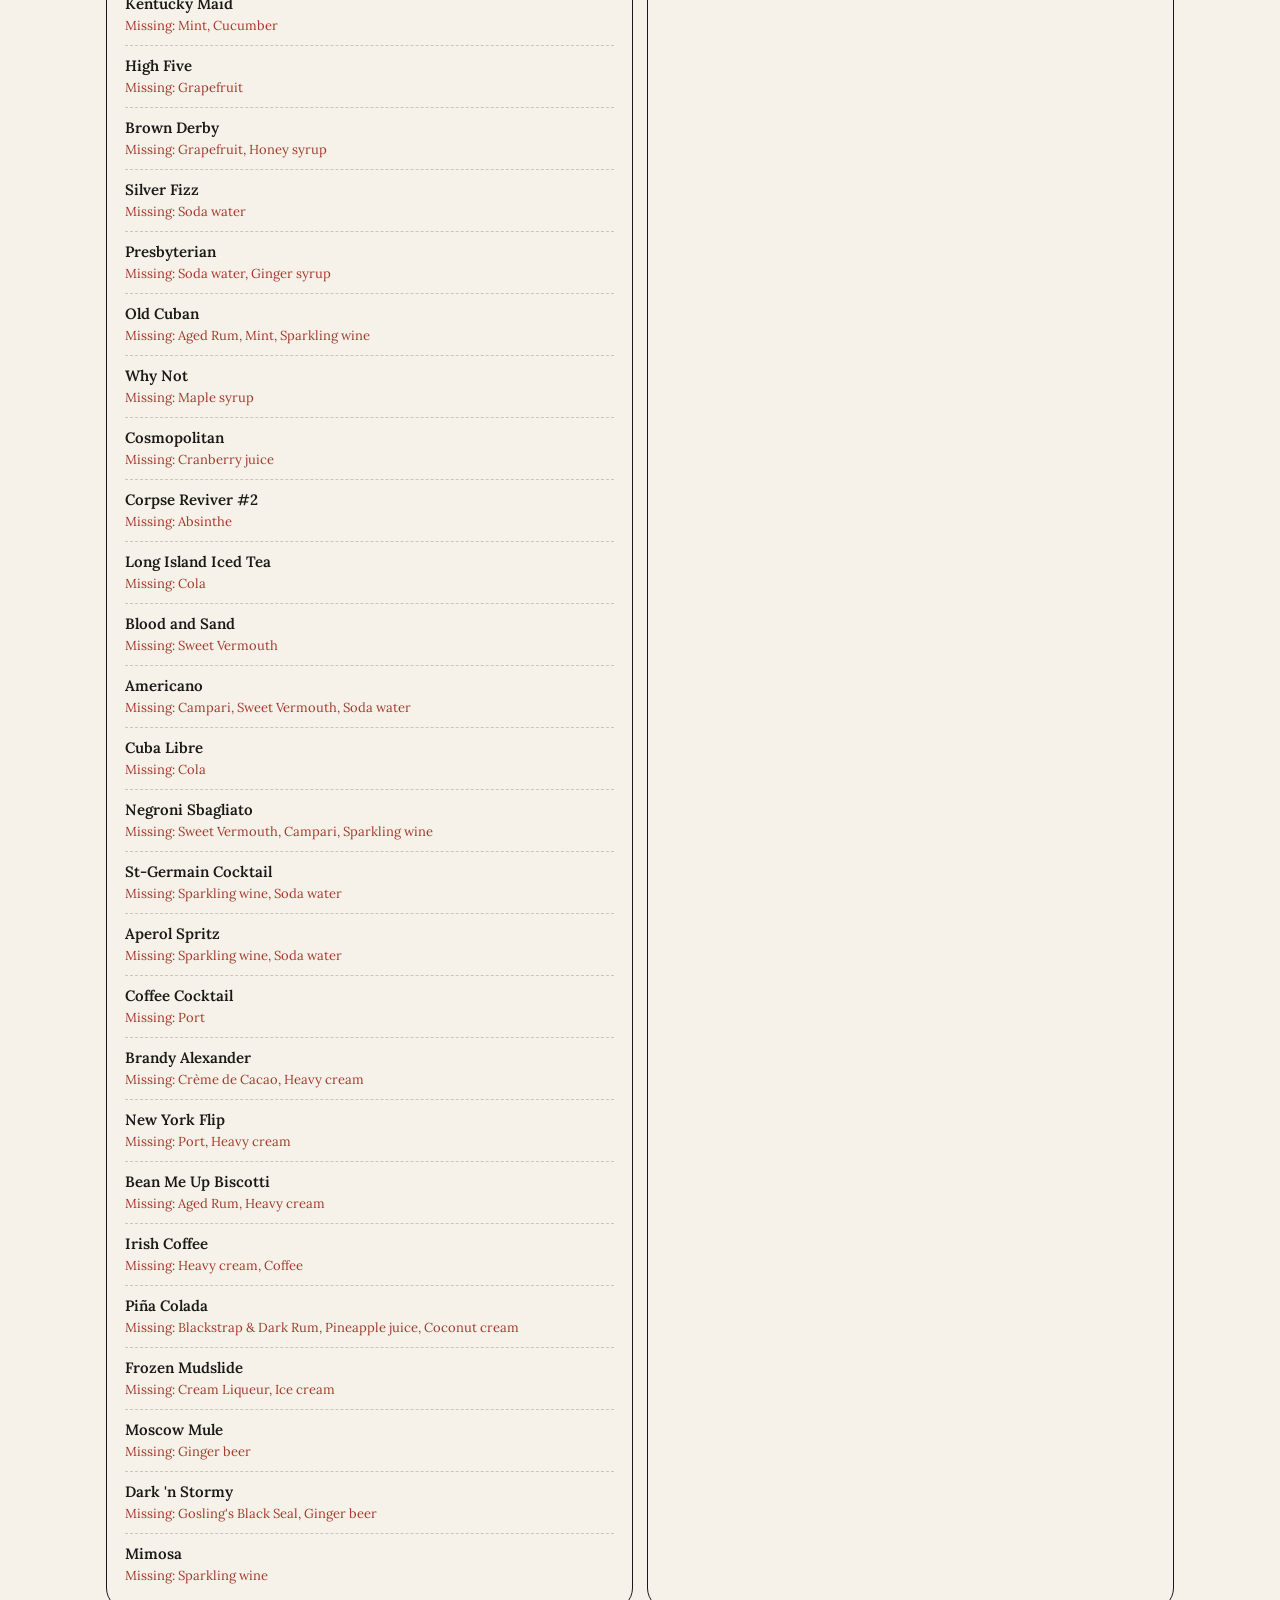
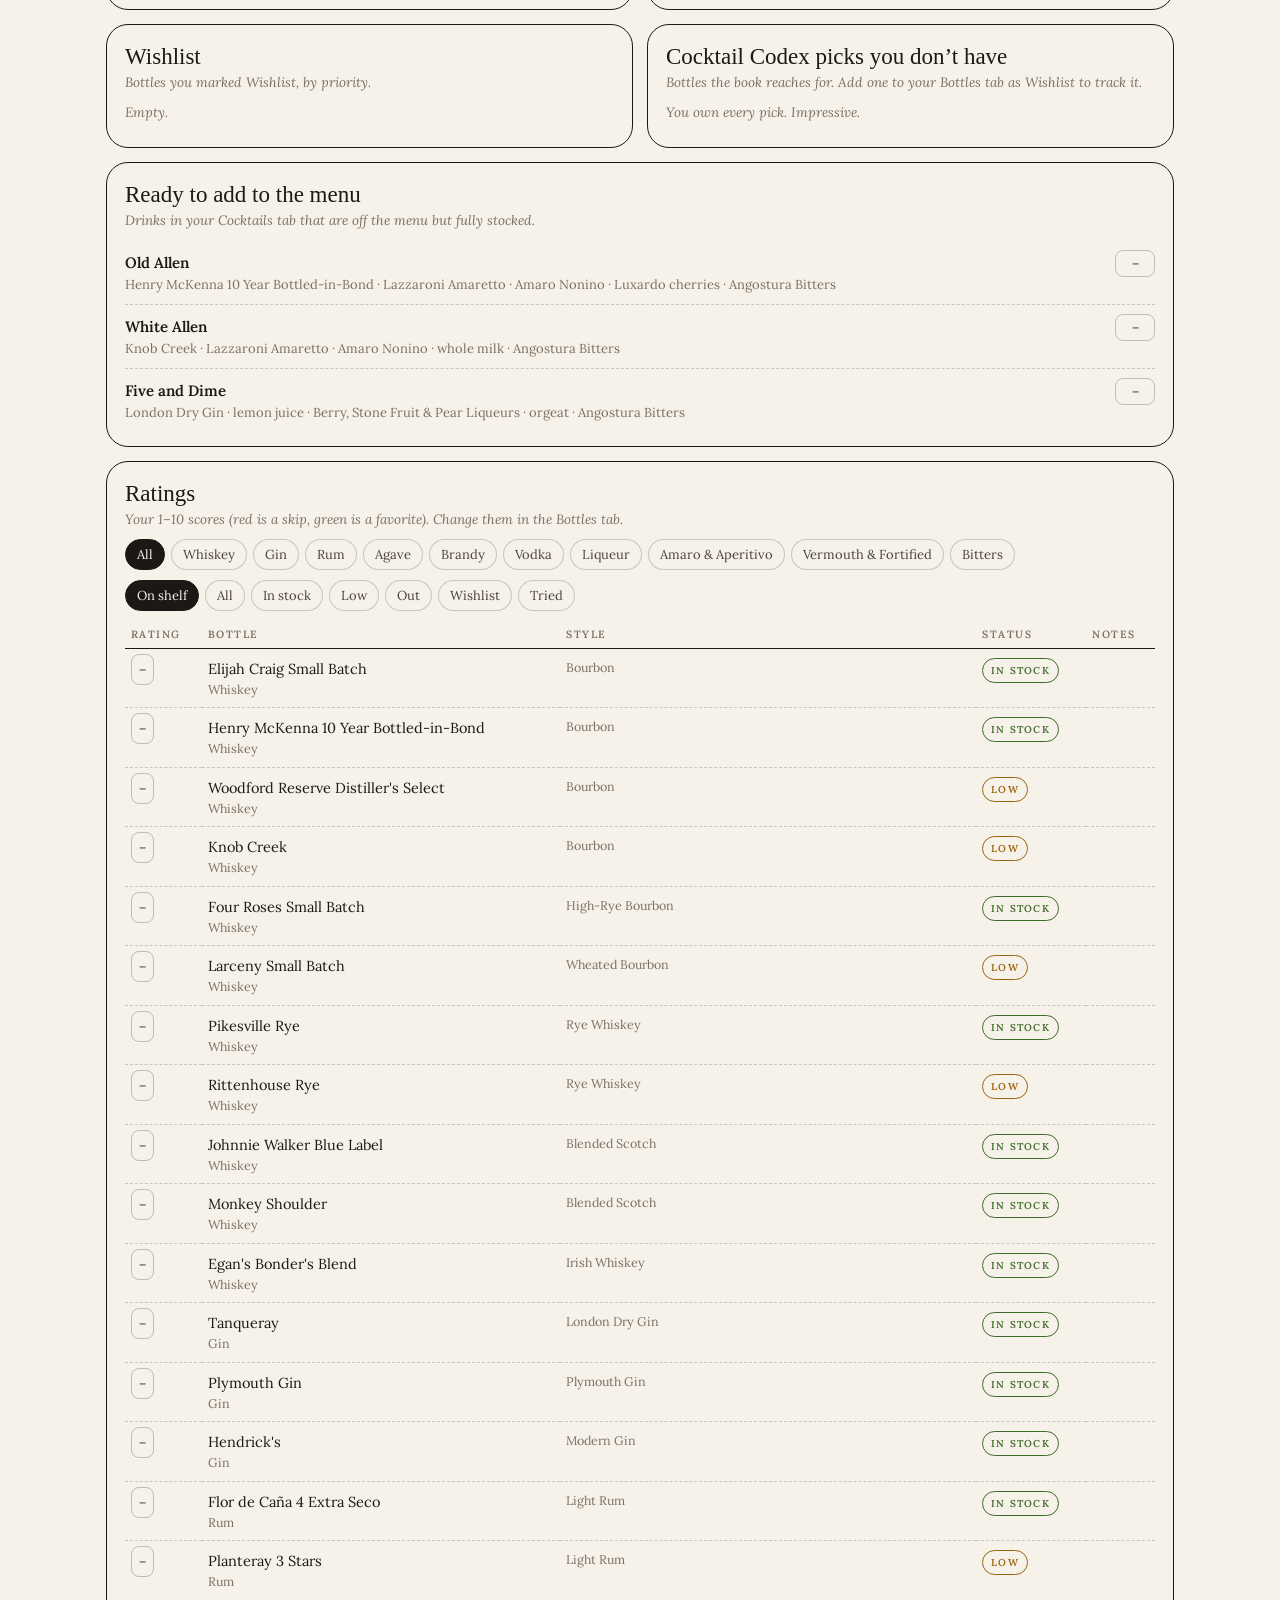
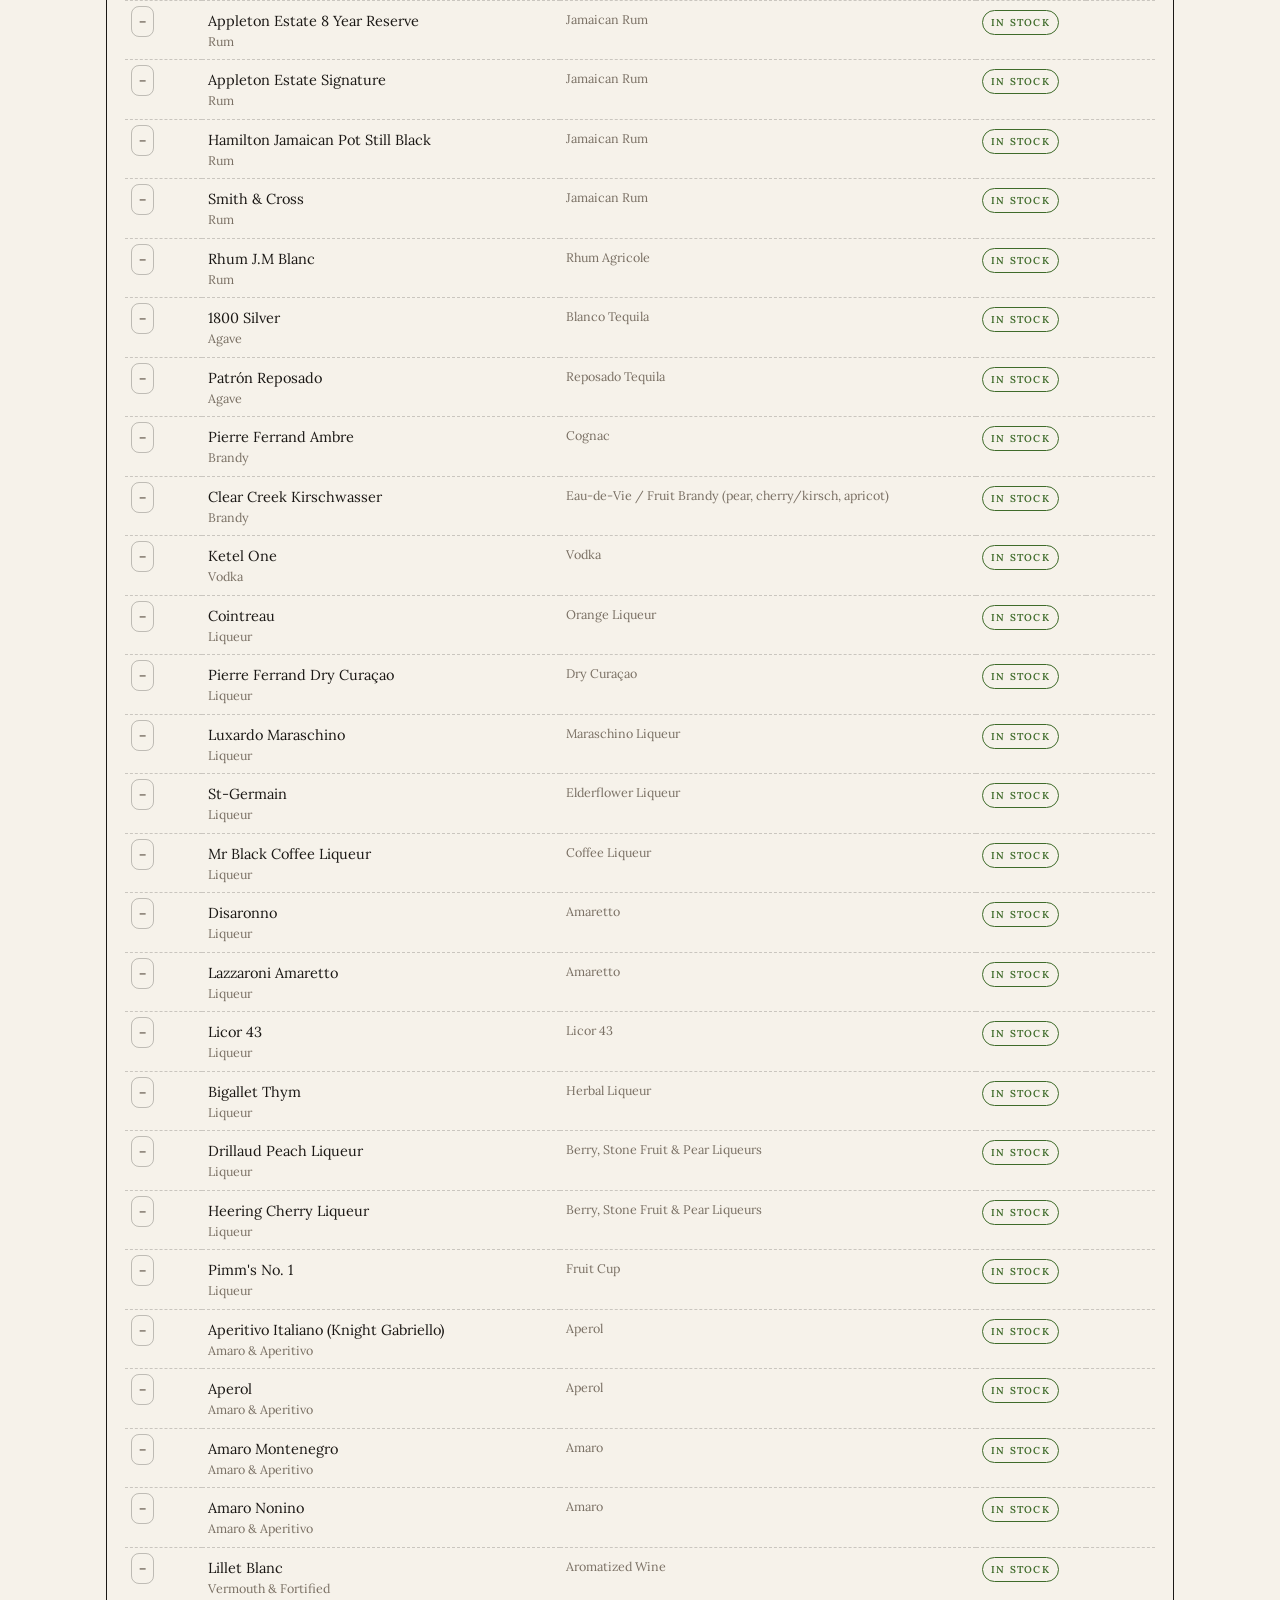
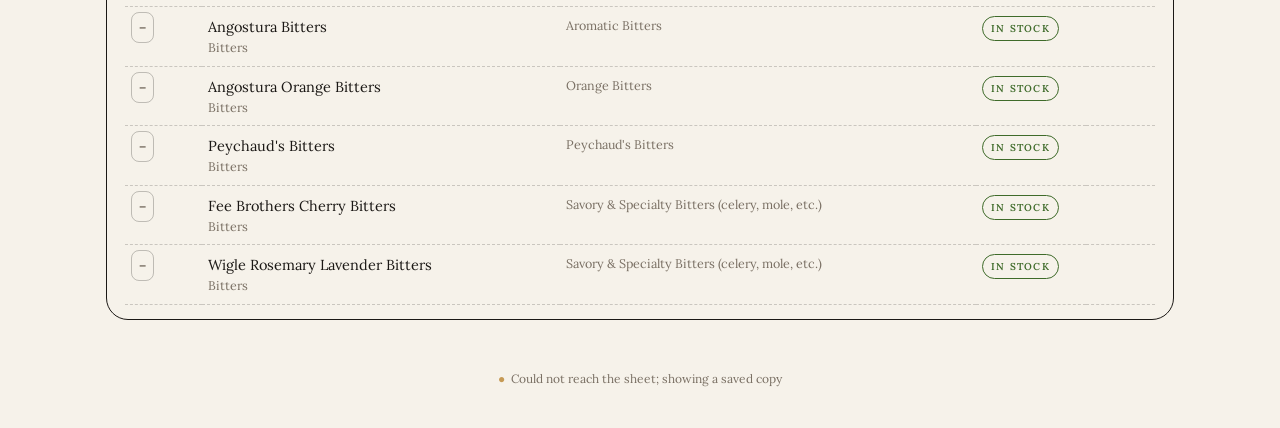
==== commit a5c89107: "Give drink-detail notes their own spacing so instructions don't crowd them The grapefruit and gift n" ====
--- a/owner.html
+++ b/owner.html
@@ -75,9 +75,9 @@
     <div id="app"><p class="loading">Counting bottles…</p></div>
   </main>
   <footer><div id="status"></div></footer>
-  <script src="config.js?v=17"></script>
-  <script src="data/snapshot.js?v=17"></script>
-  <script src="assets/core.js?v=17"></script>
-  <script src="assets/owner.js?v=17"></script>
+  <script src="config.js?v=18"></script>
+  <script src="data/snapshot.js?v=18"></script>
+  <script src="assets/core.js?v=18"></script>
+  <script src="assets/owner.js?v=18"></script>
 </body>
 </html>
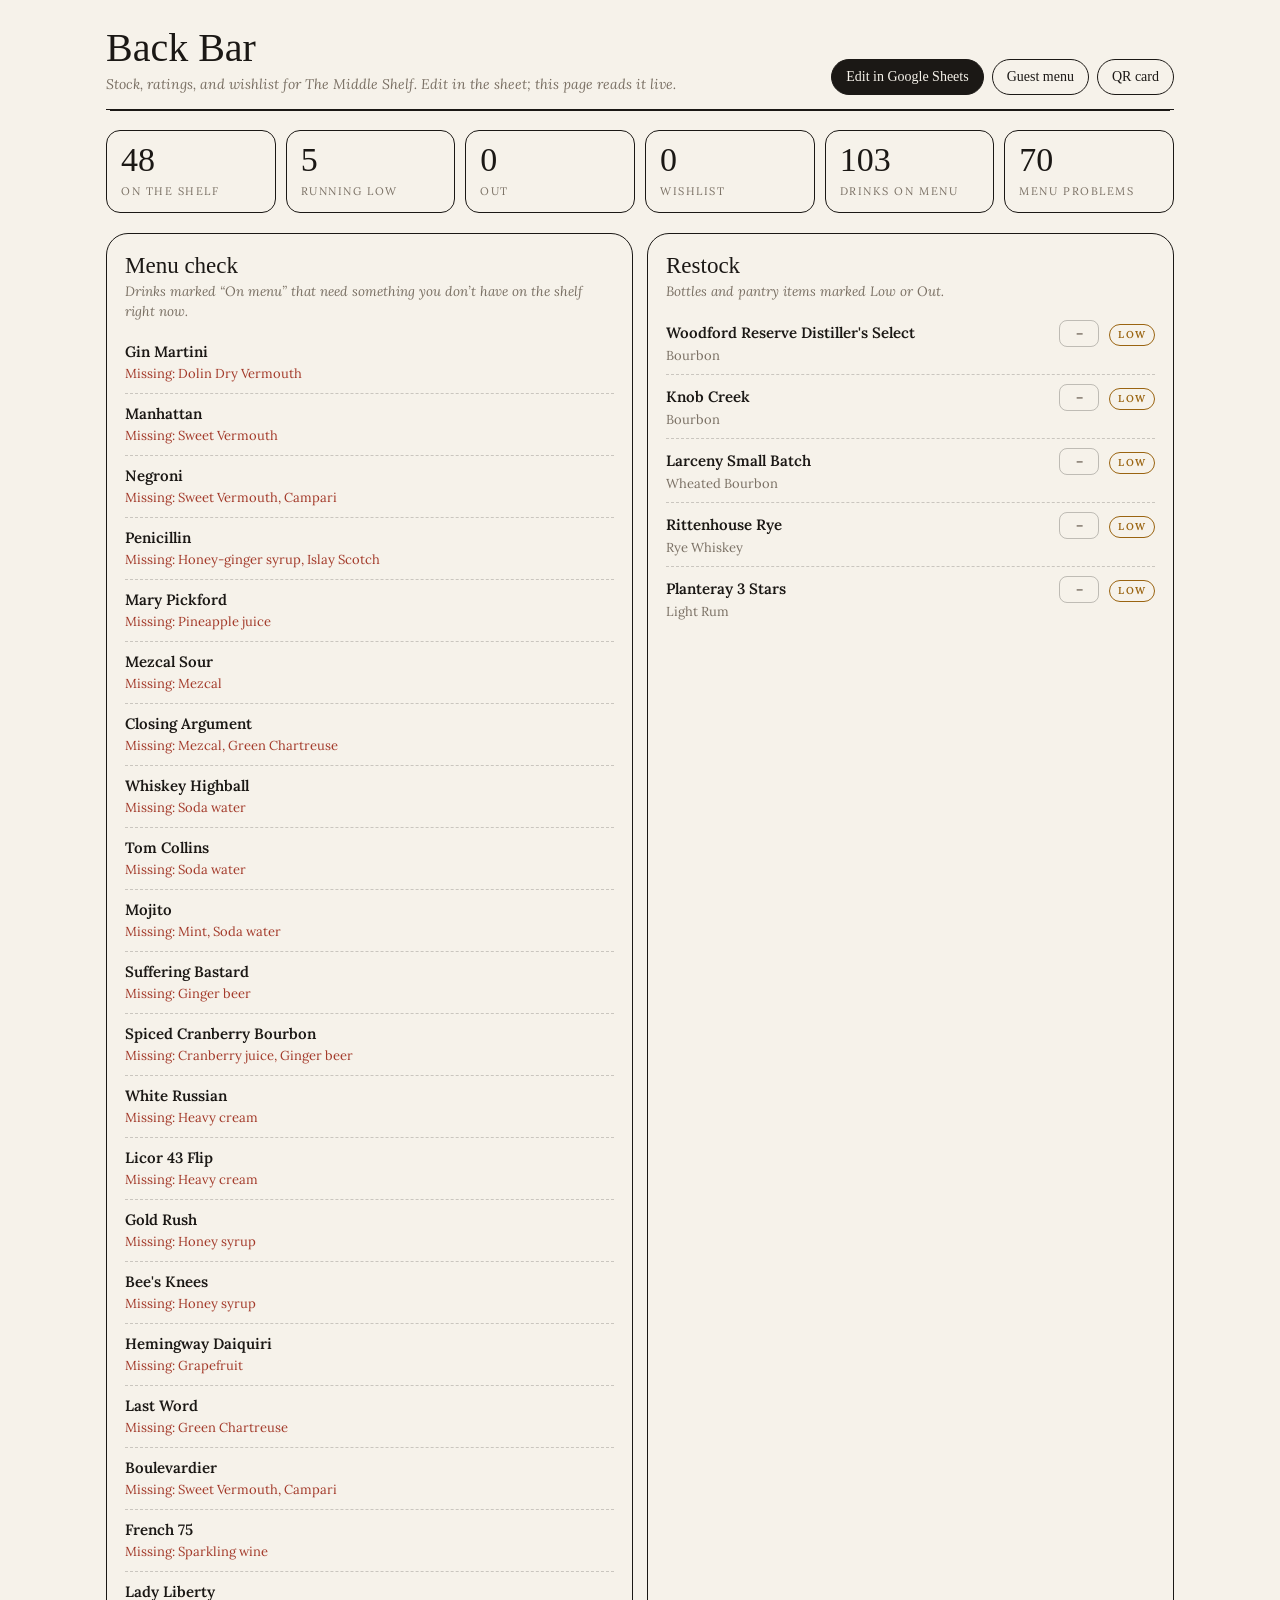
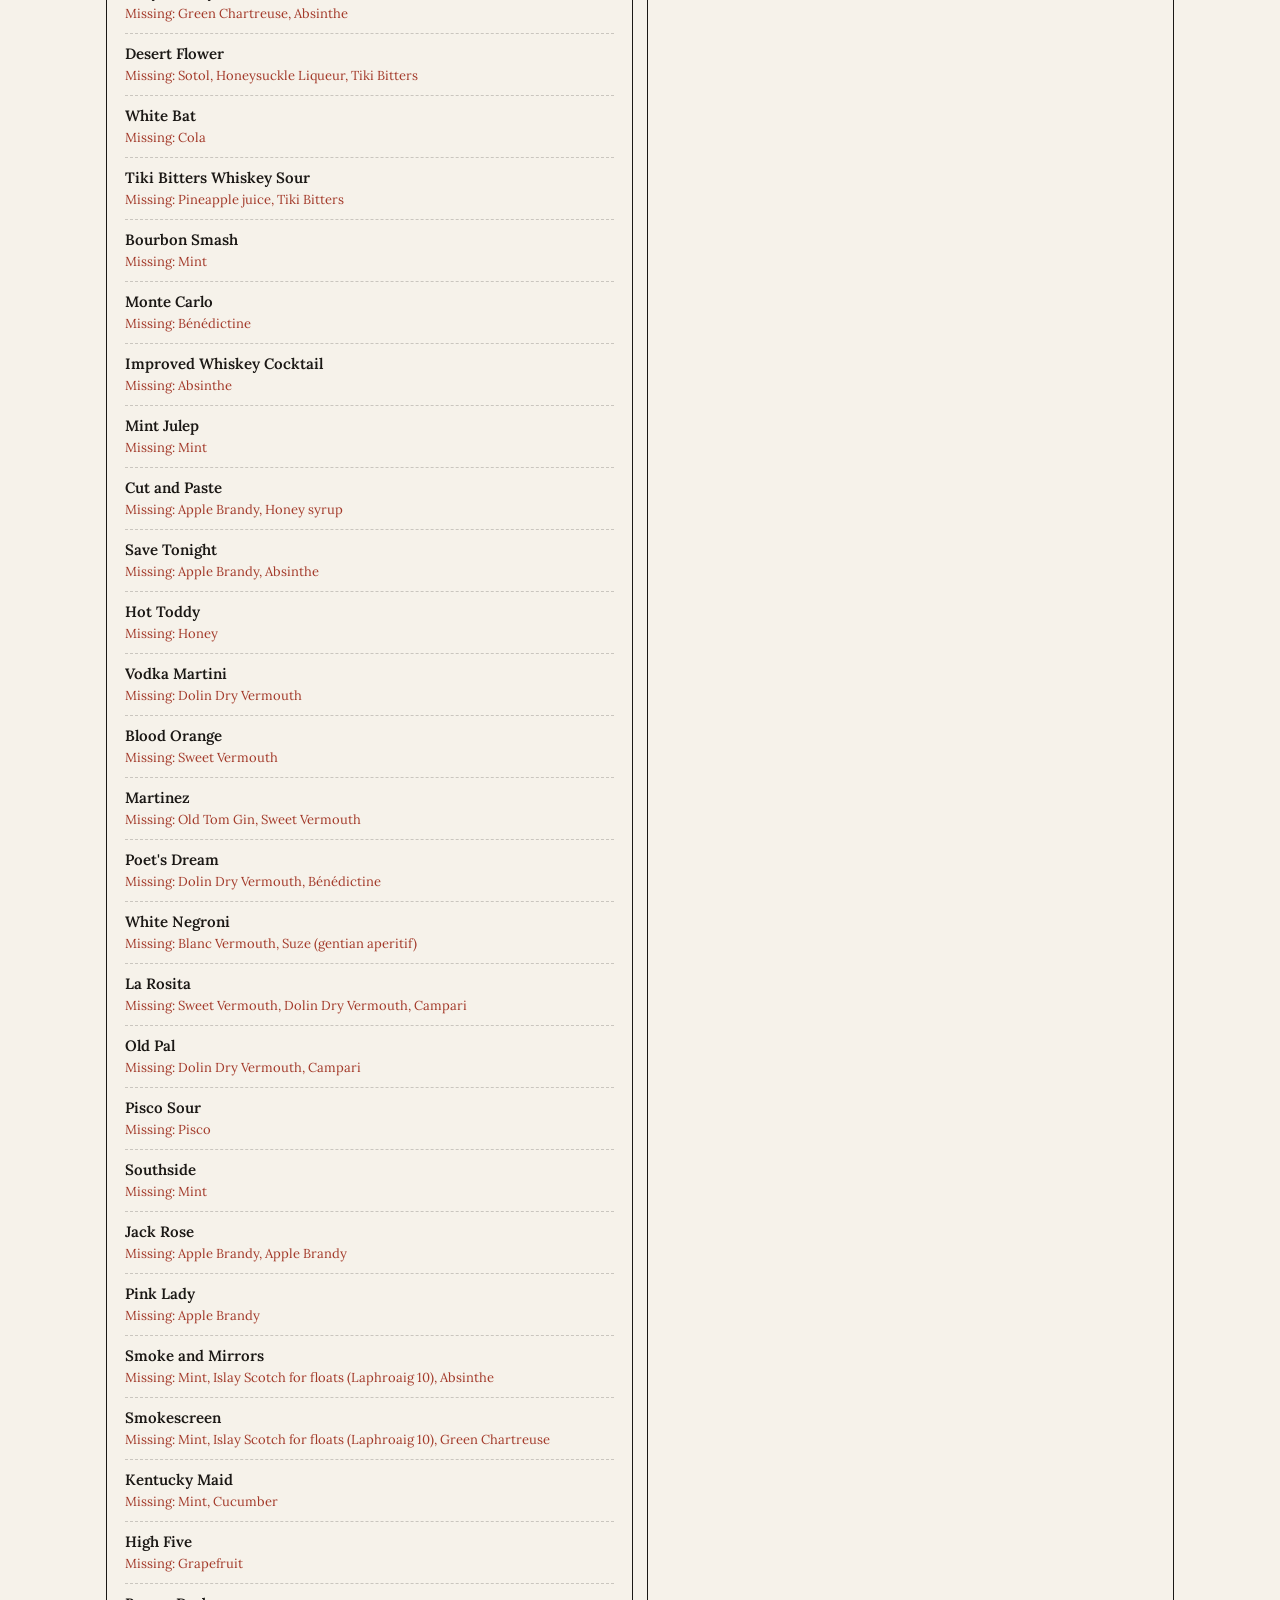
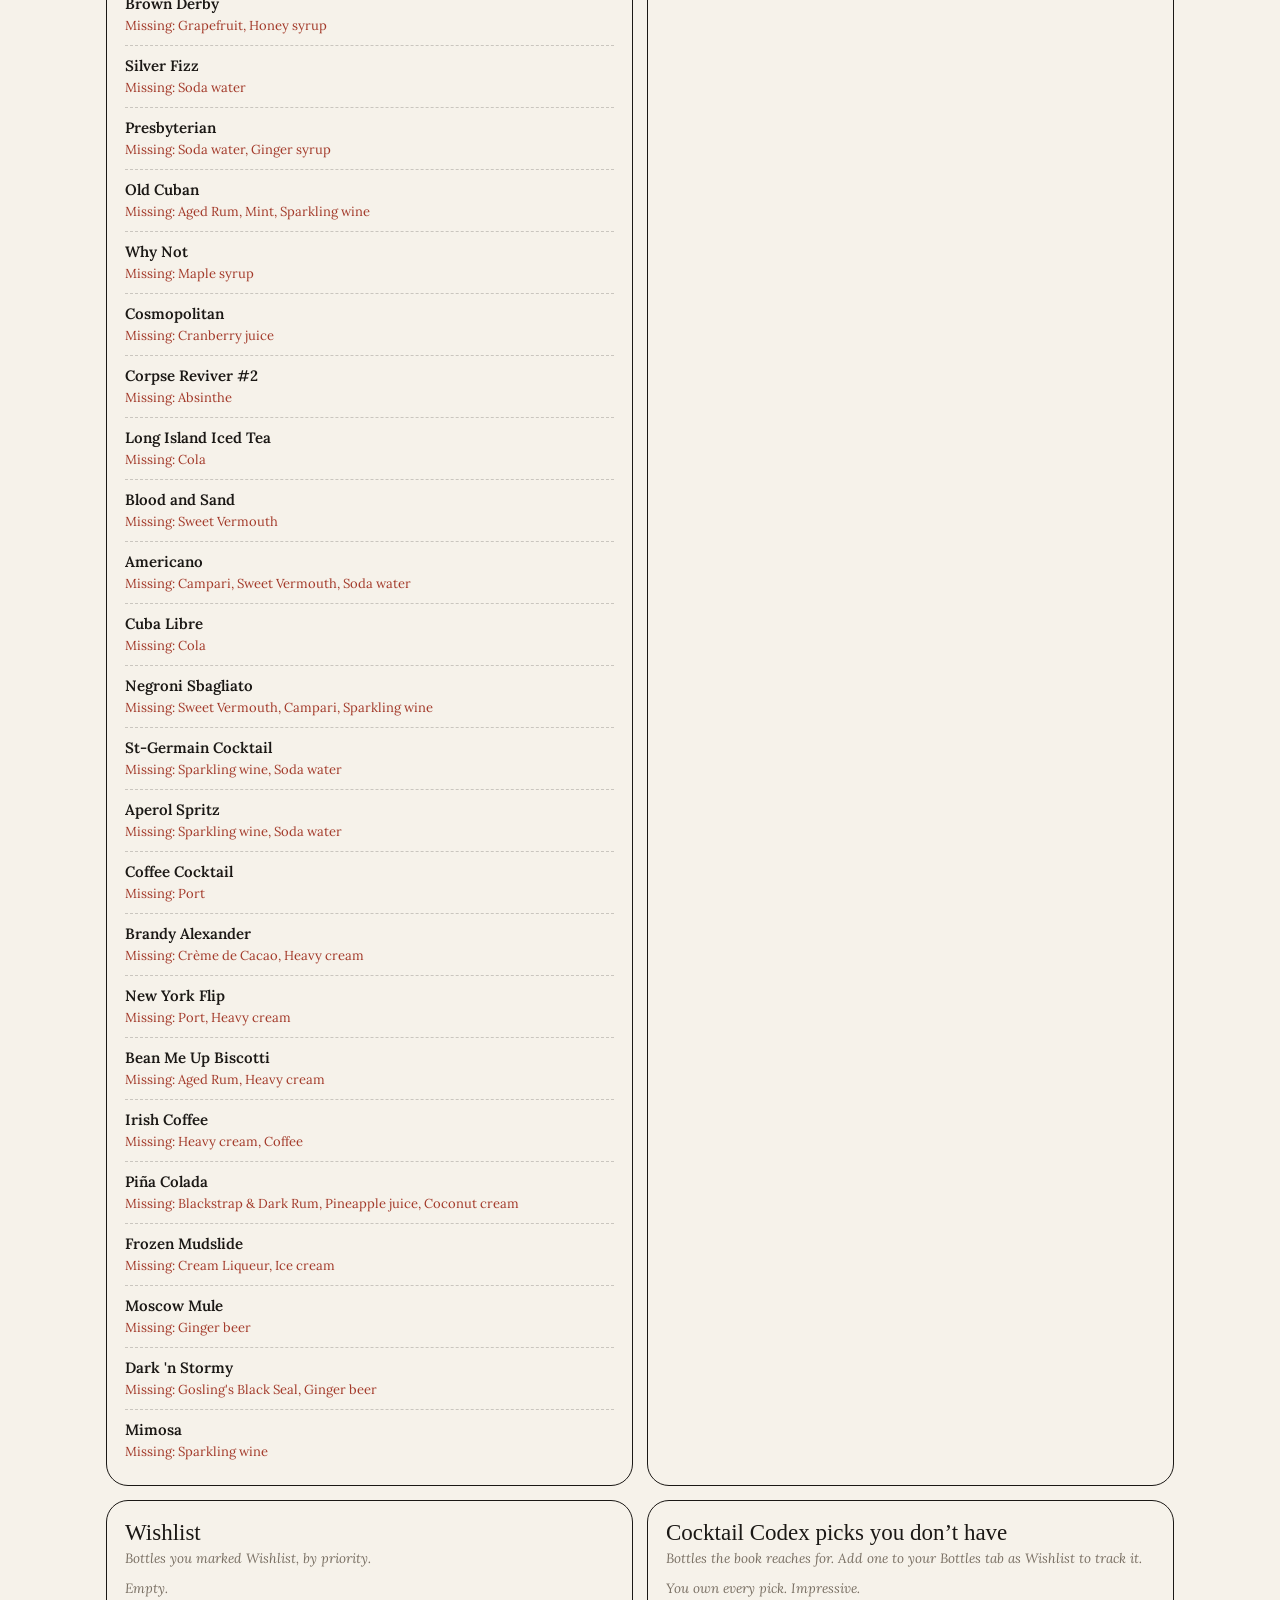
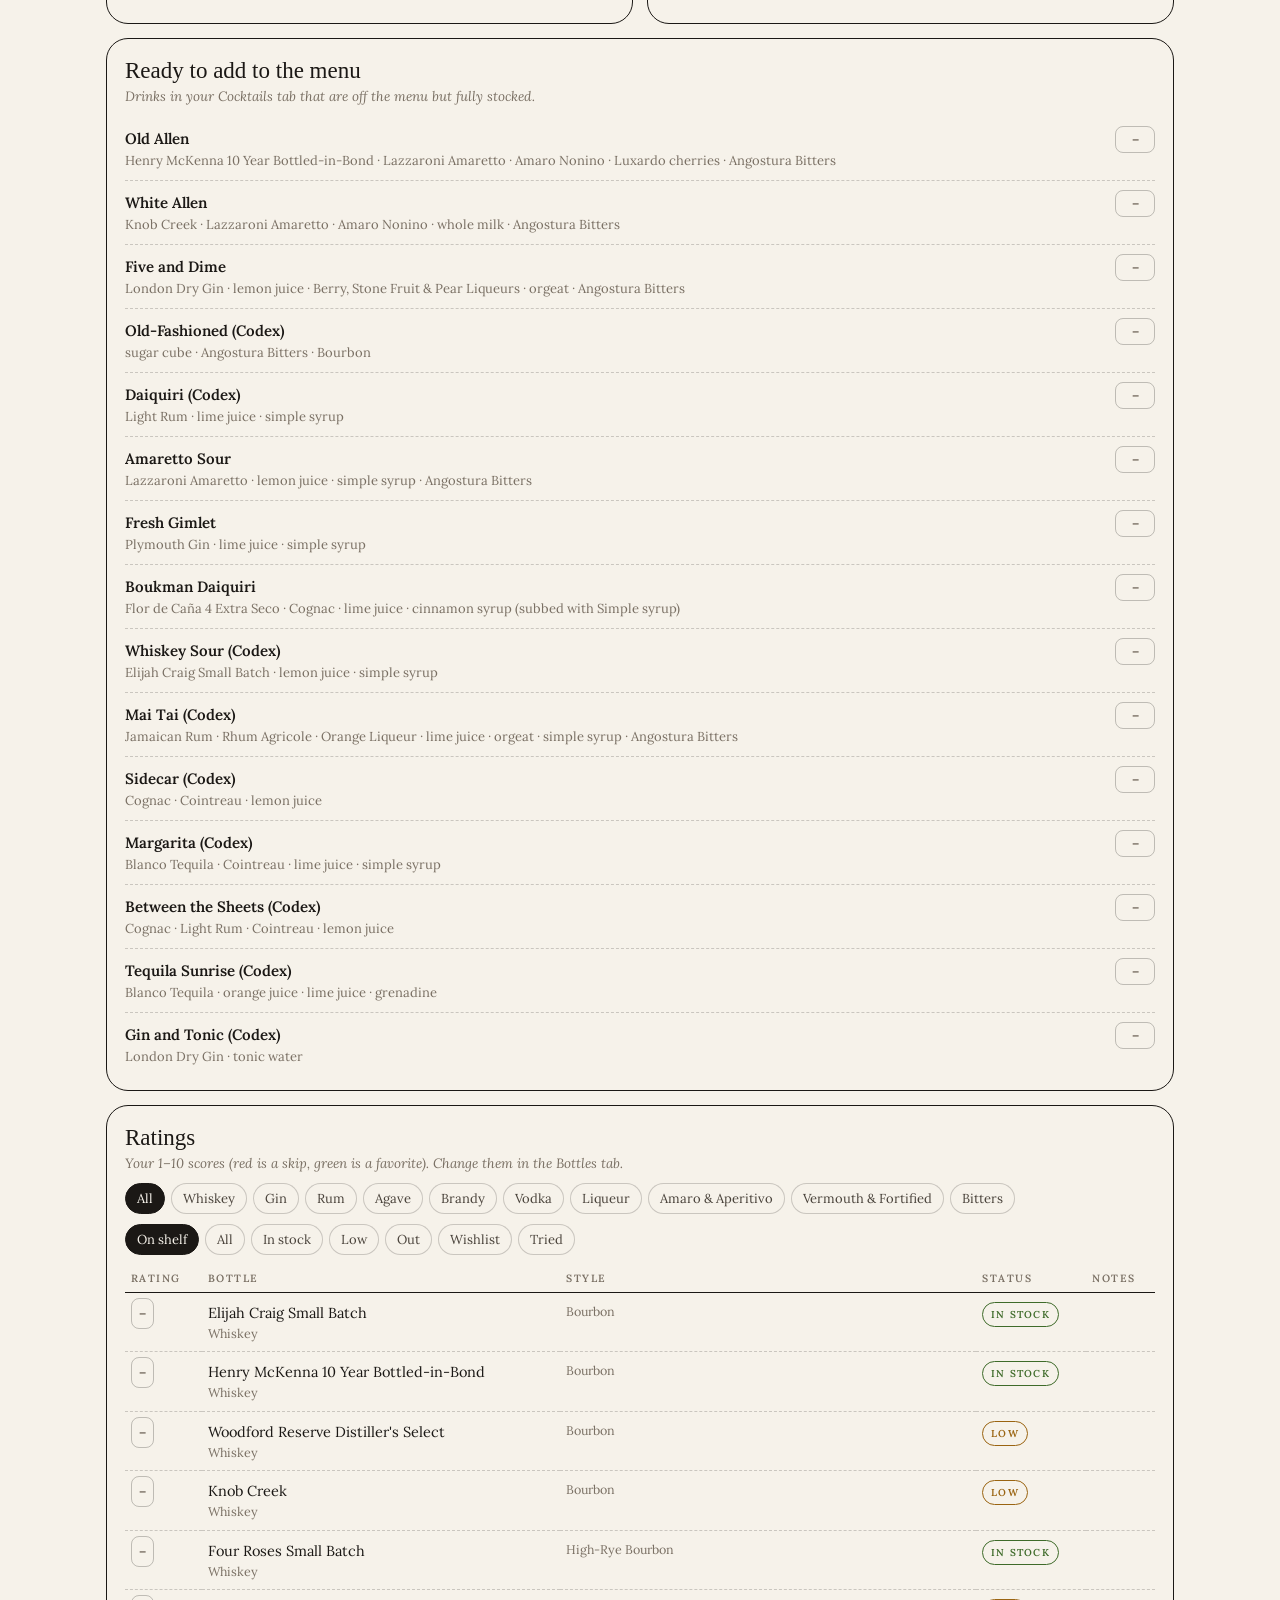
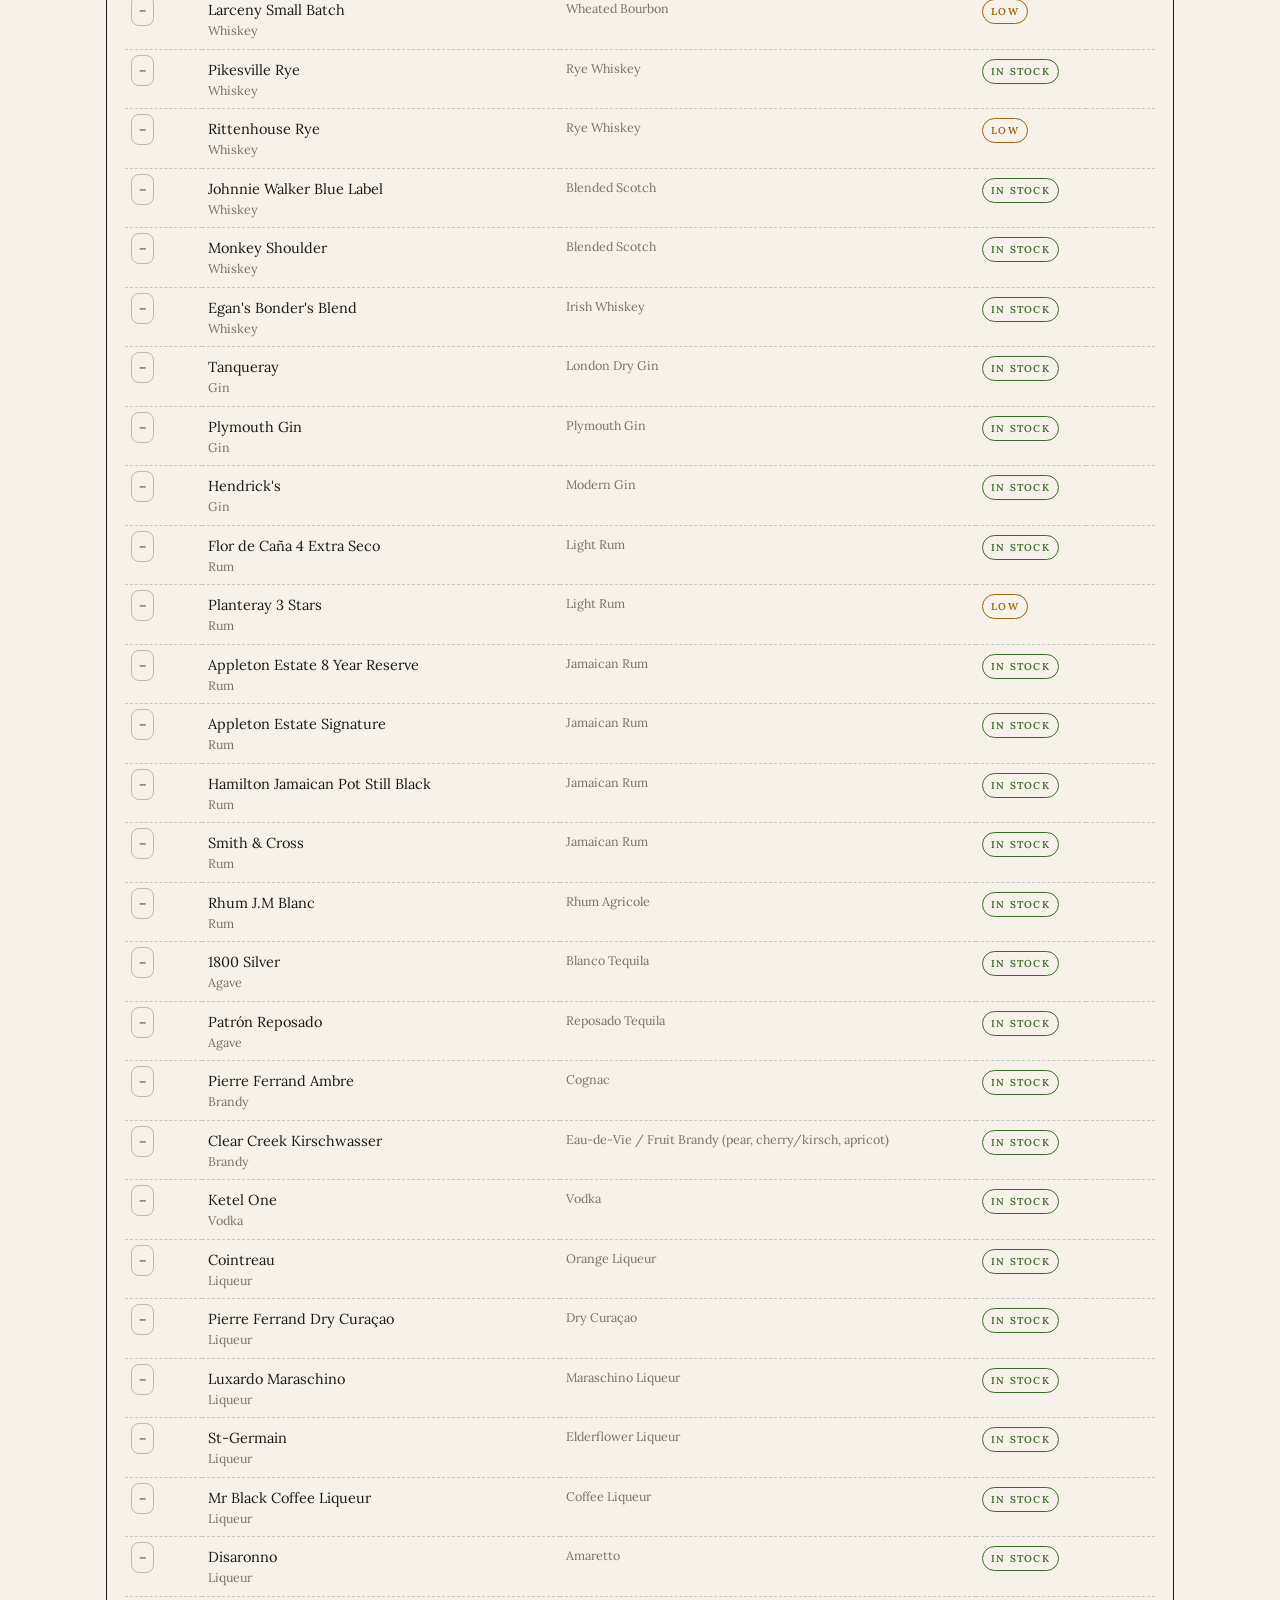
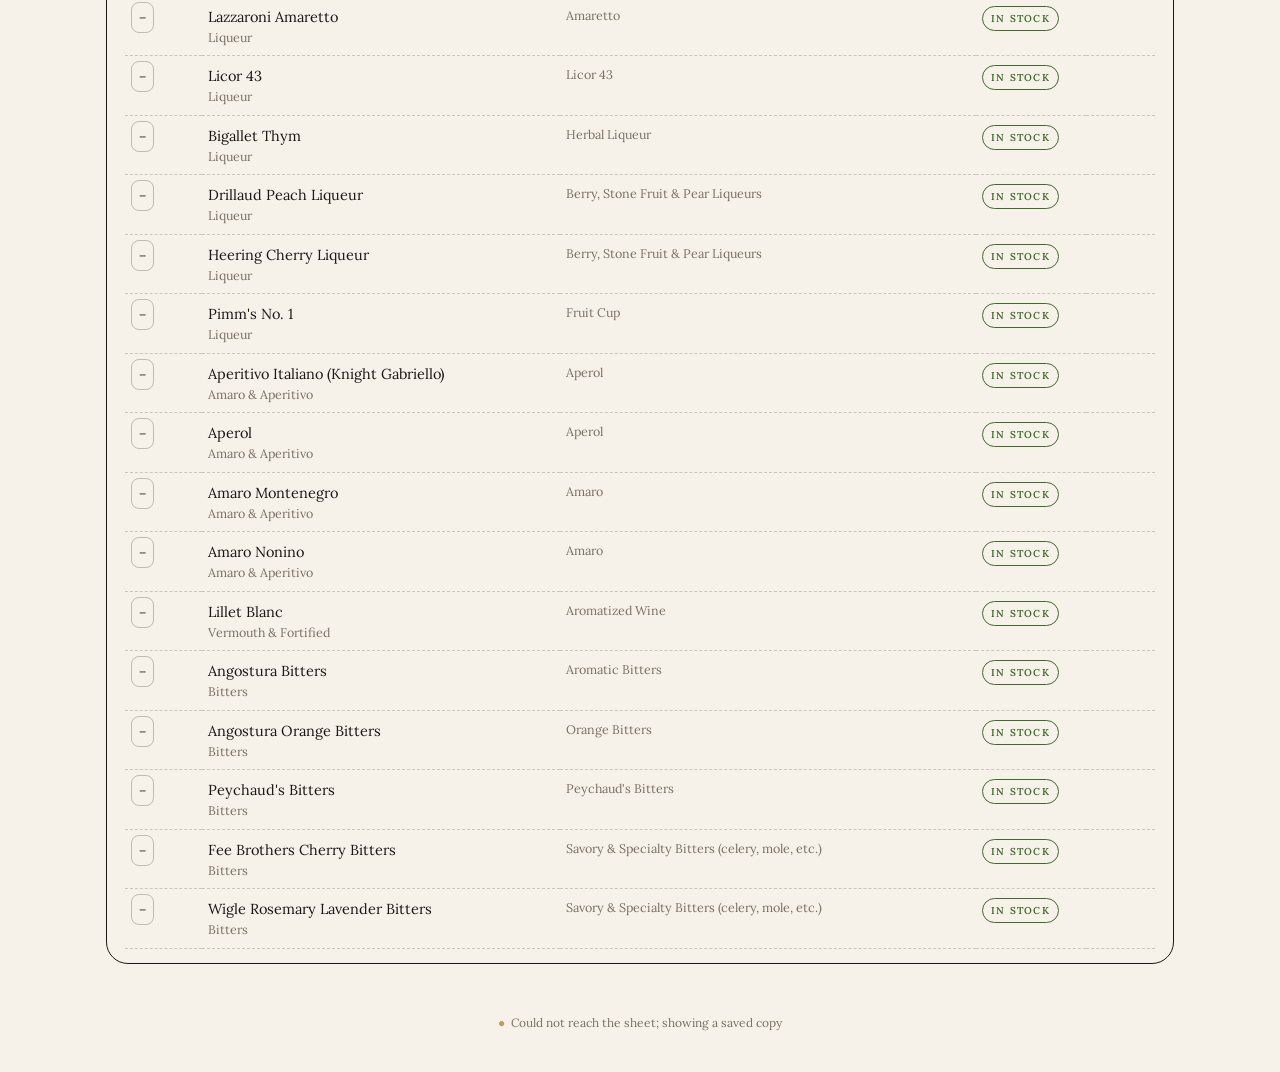
==== commit 2dc32762: "Keep every drink-card line in the right column on wide screens The name spanned four grid rows, so a" ====
--- a/owner.html
+++ b/owner.html
@@ -75,9 +75,9 @@
     <div id="app"><p class="loading">Counting bottles…</p></div>
   </main>
   <footer><div id="status"></div></footer>
-  <script src="config.js?v=18"></script>
-  <script src="data/snapshot.js?v=18"></script>
-  <script src="assets/core.js?v=18"></script>
-  <script src="assets/owner.js?v=18"></script>
+  <script src="config.js?v=19"></script>
+  <script src="data/snapshot.js?v=19"></script>
+  <script src="assets/core.js?v=19"></script>
+  <script src="assets/owner.js?v=19"></script>
 </body>
 </html>
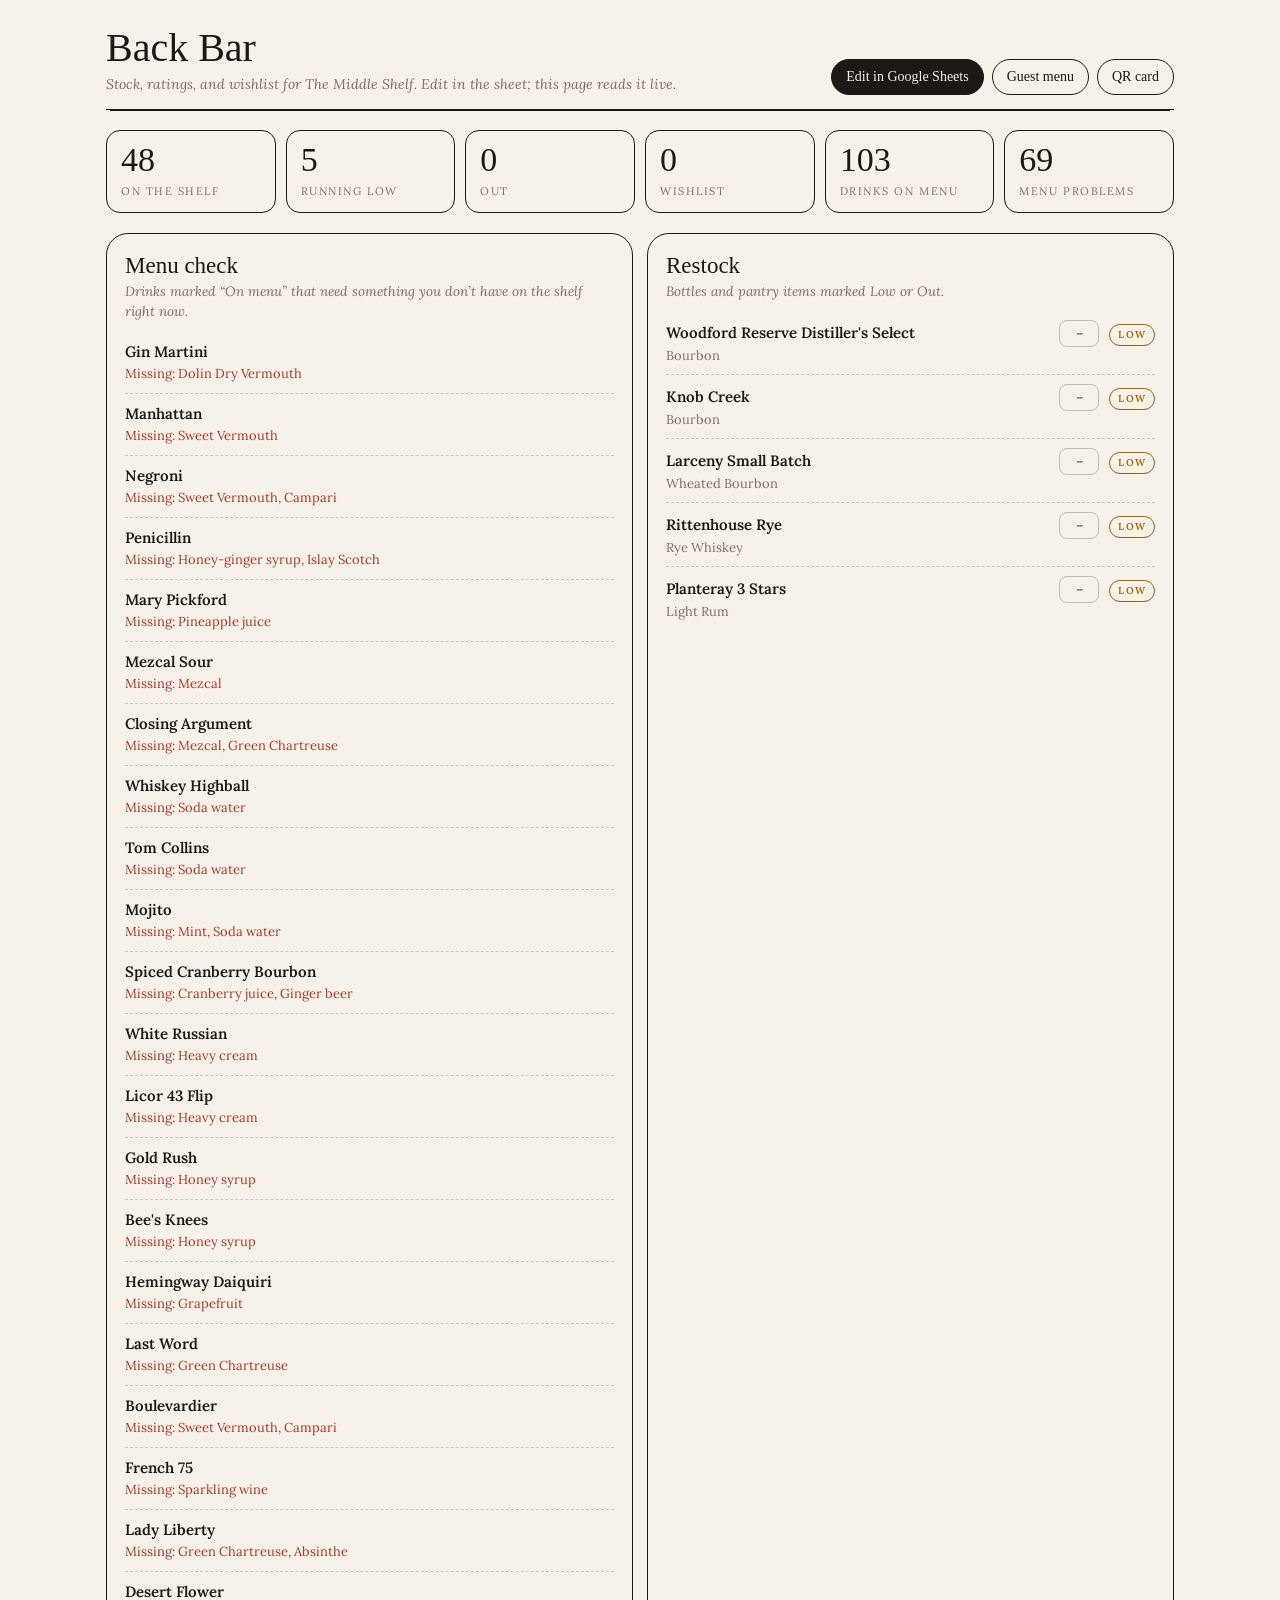
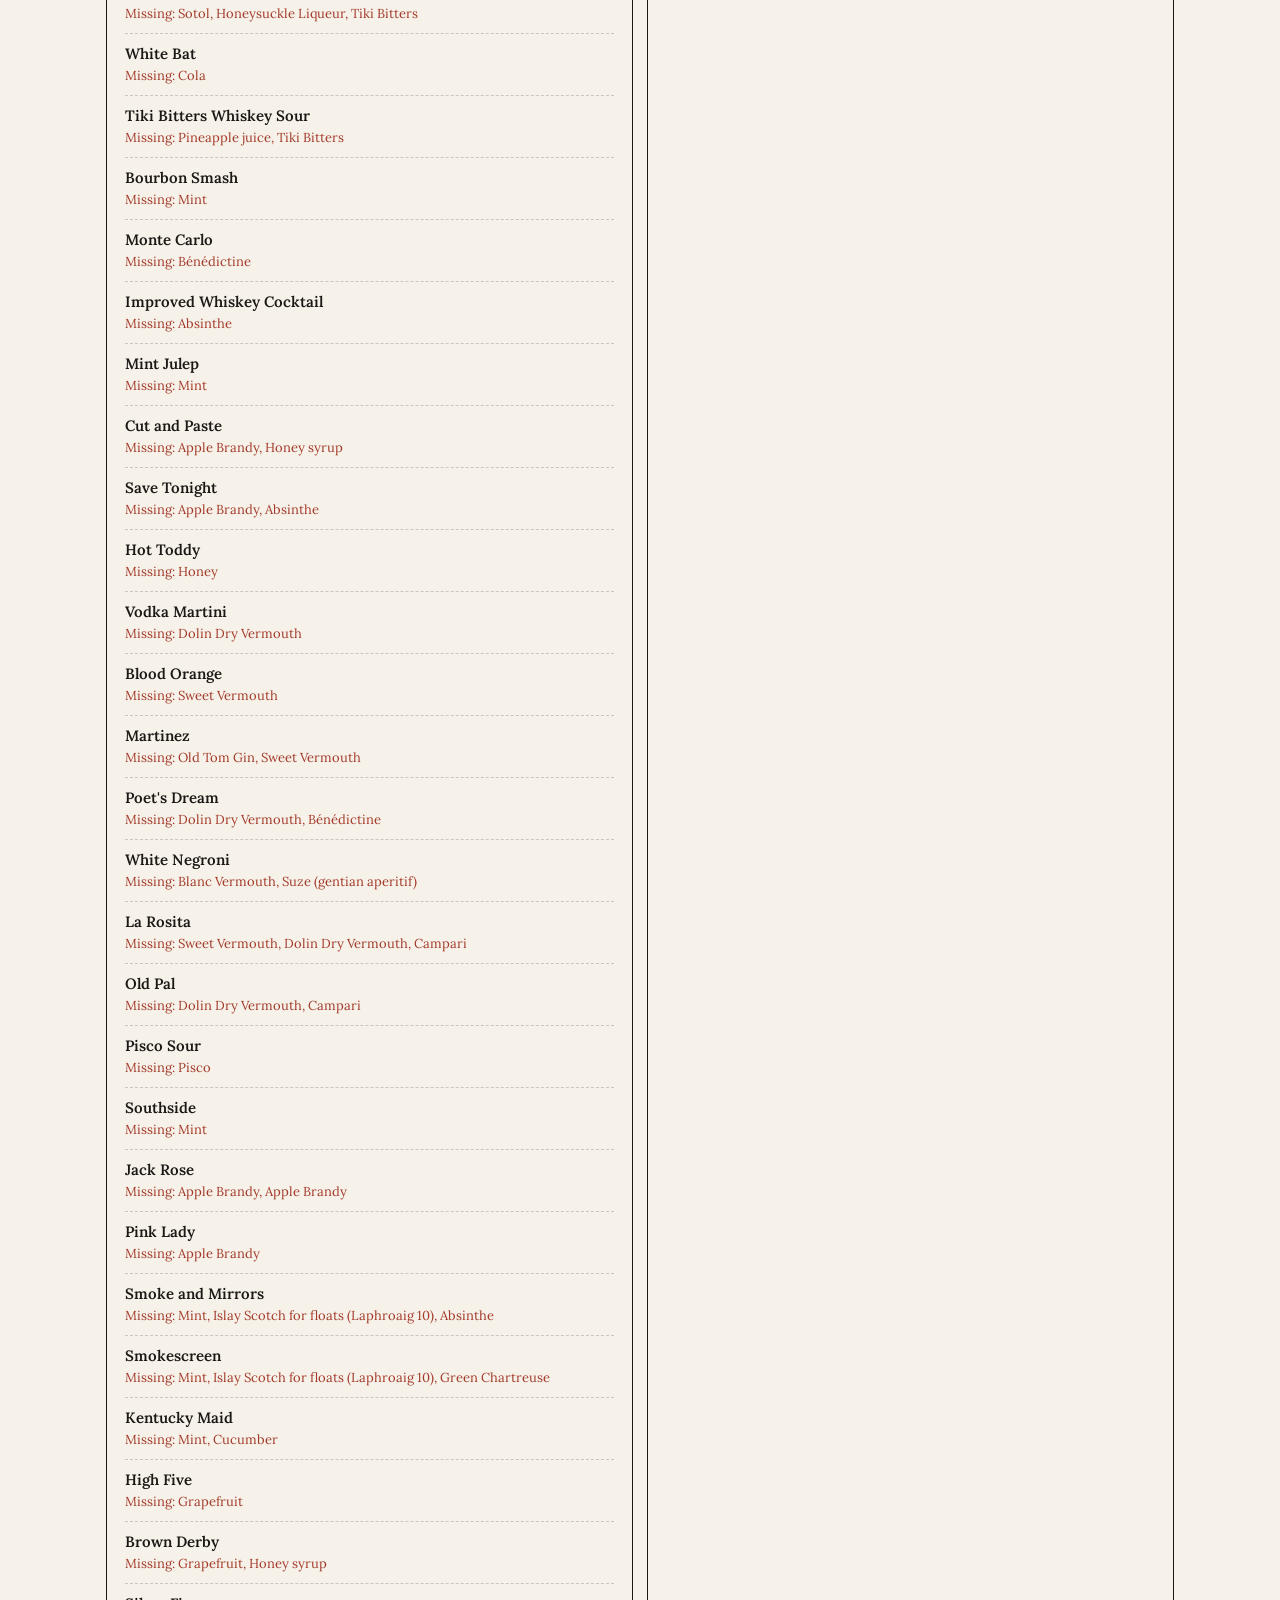
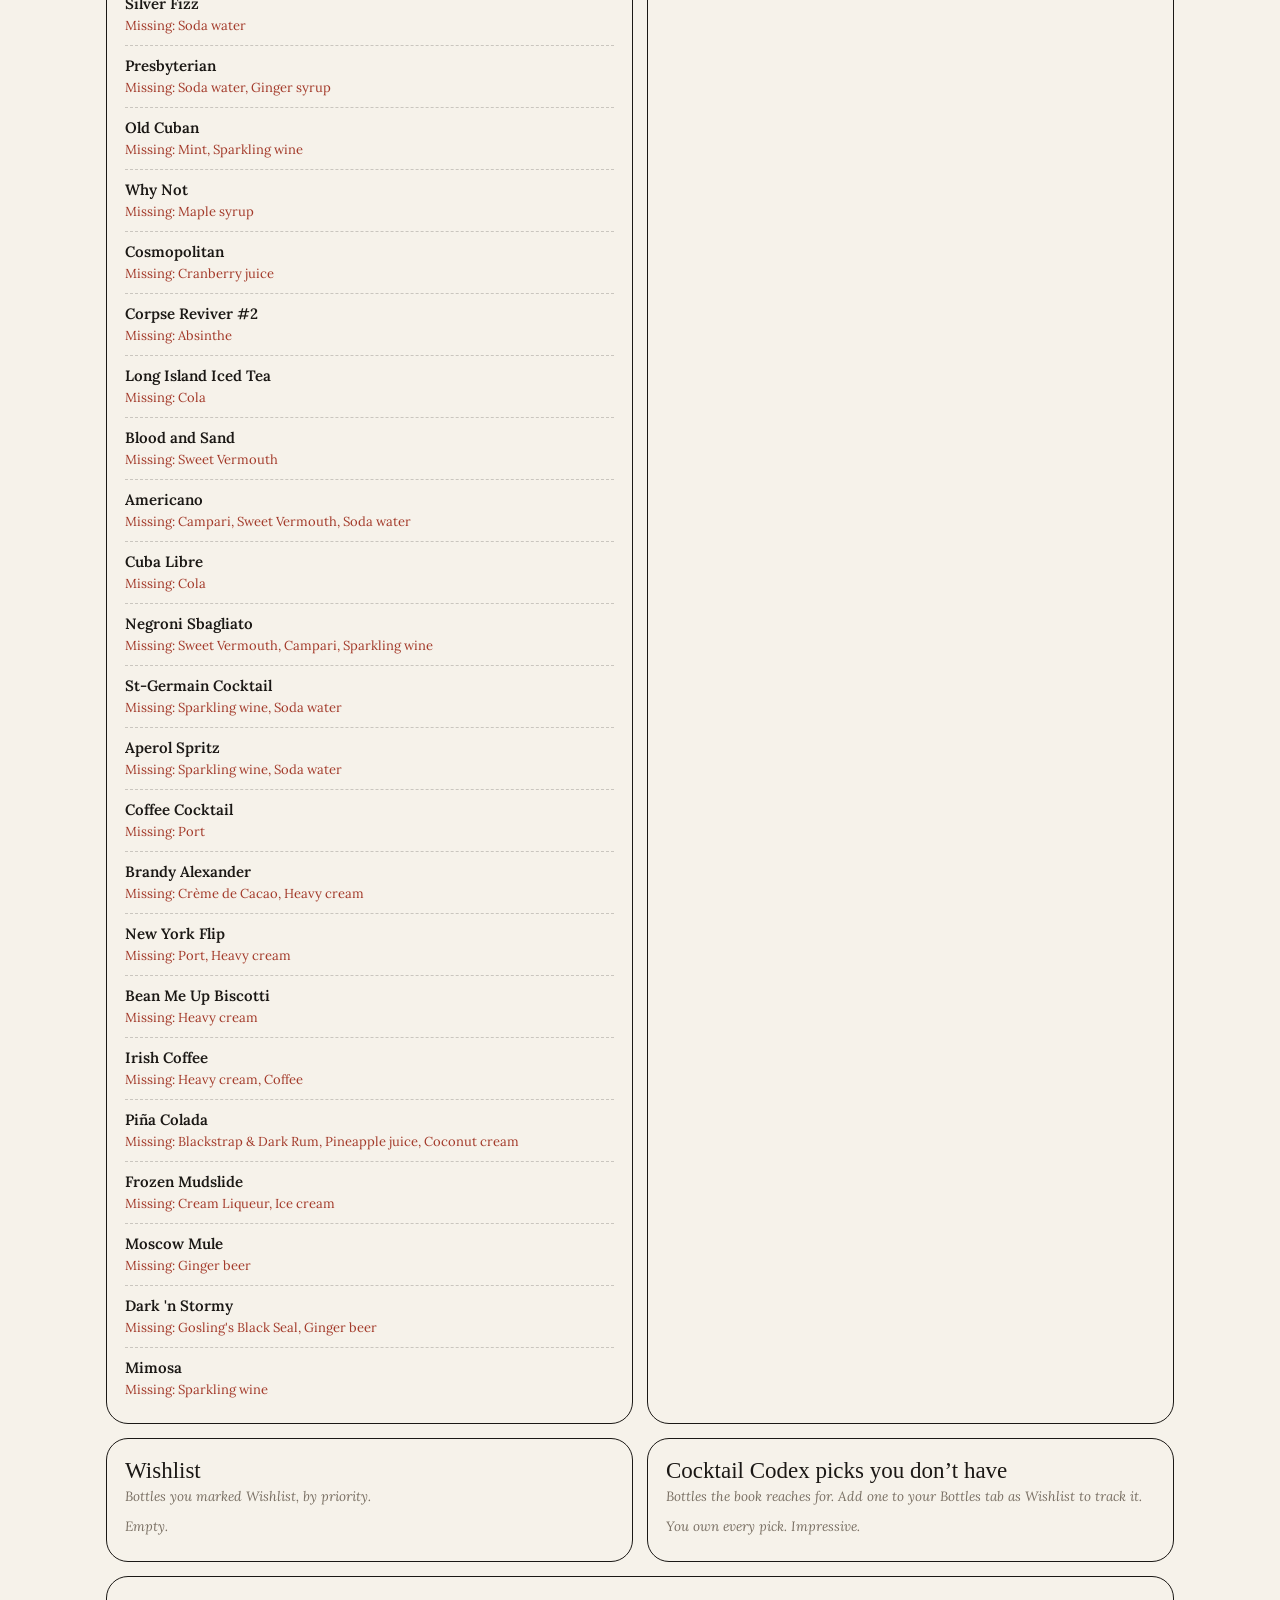
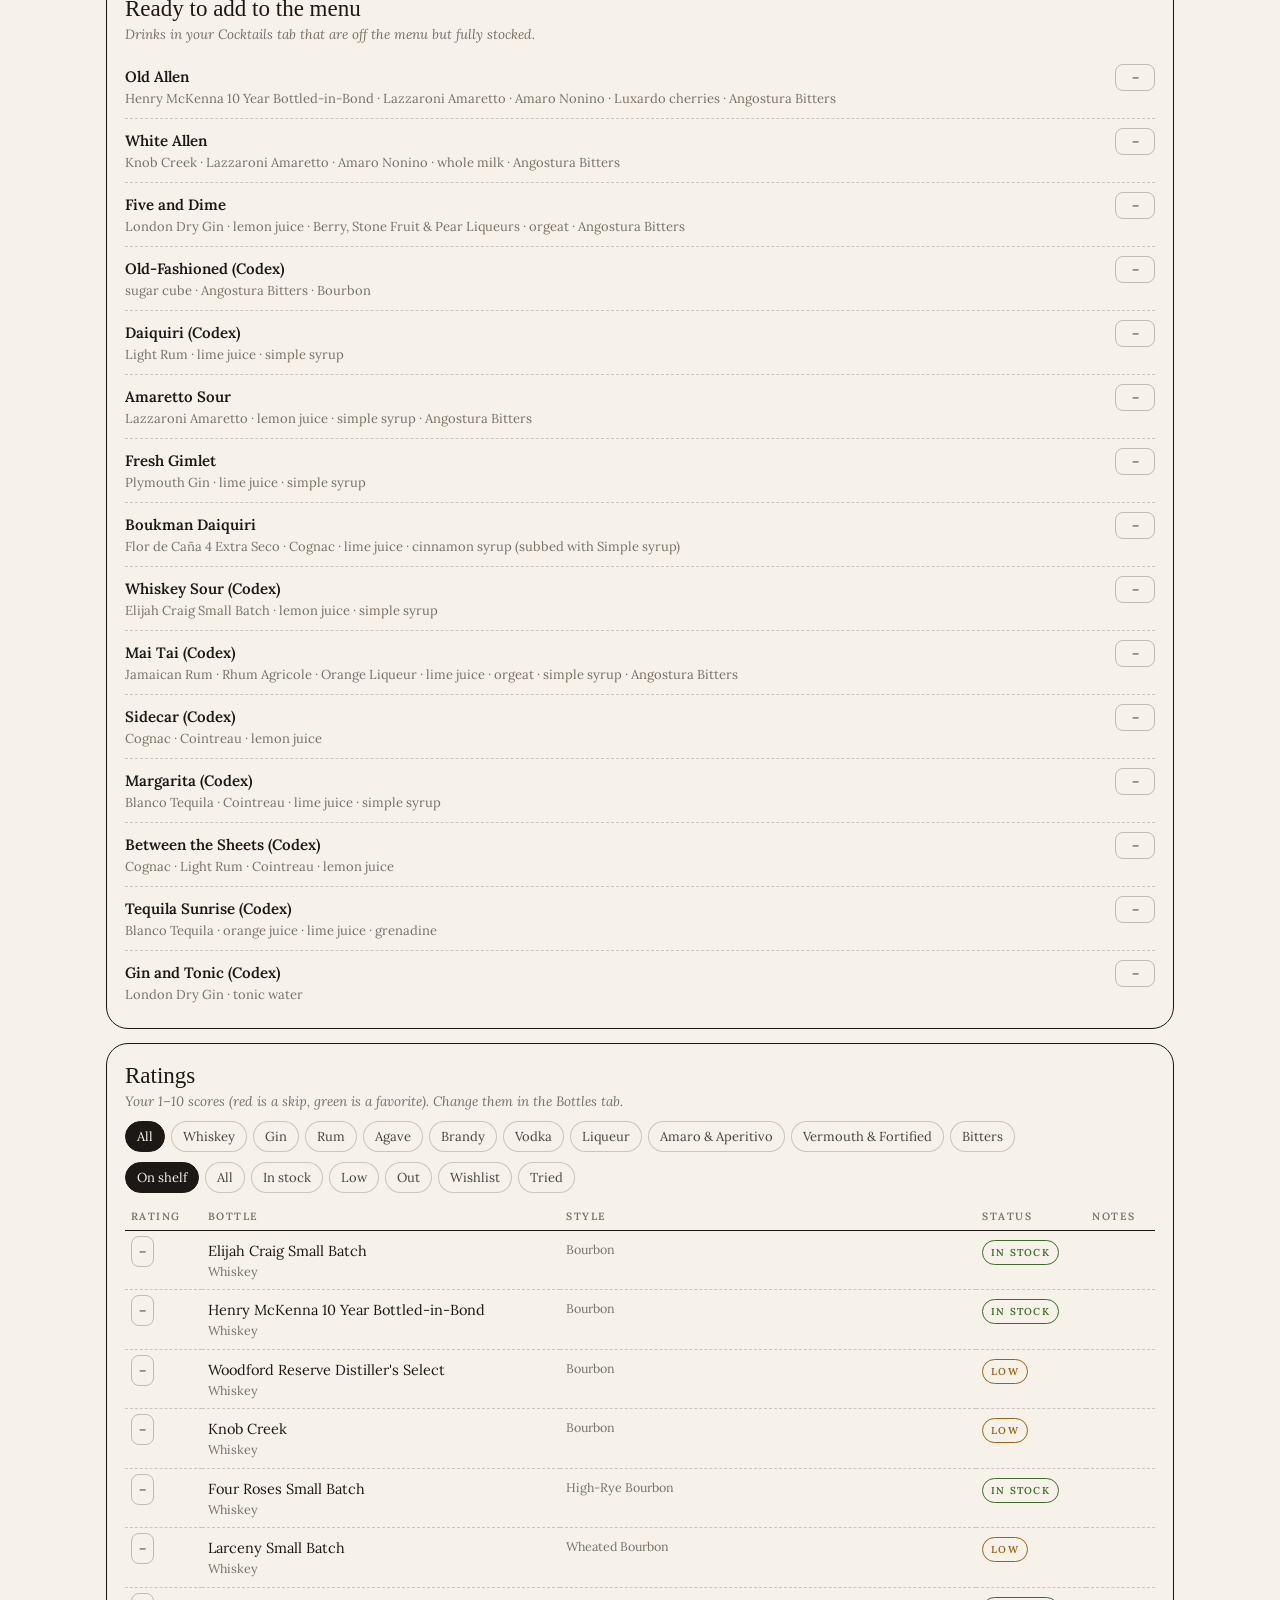
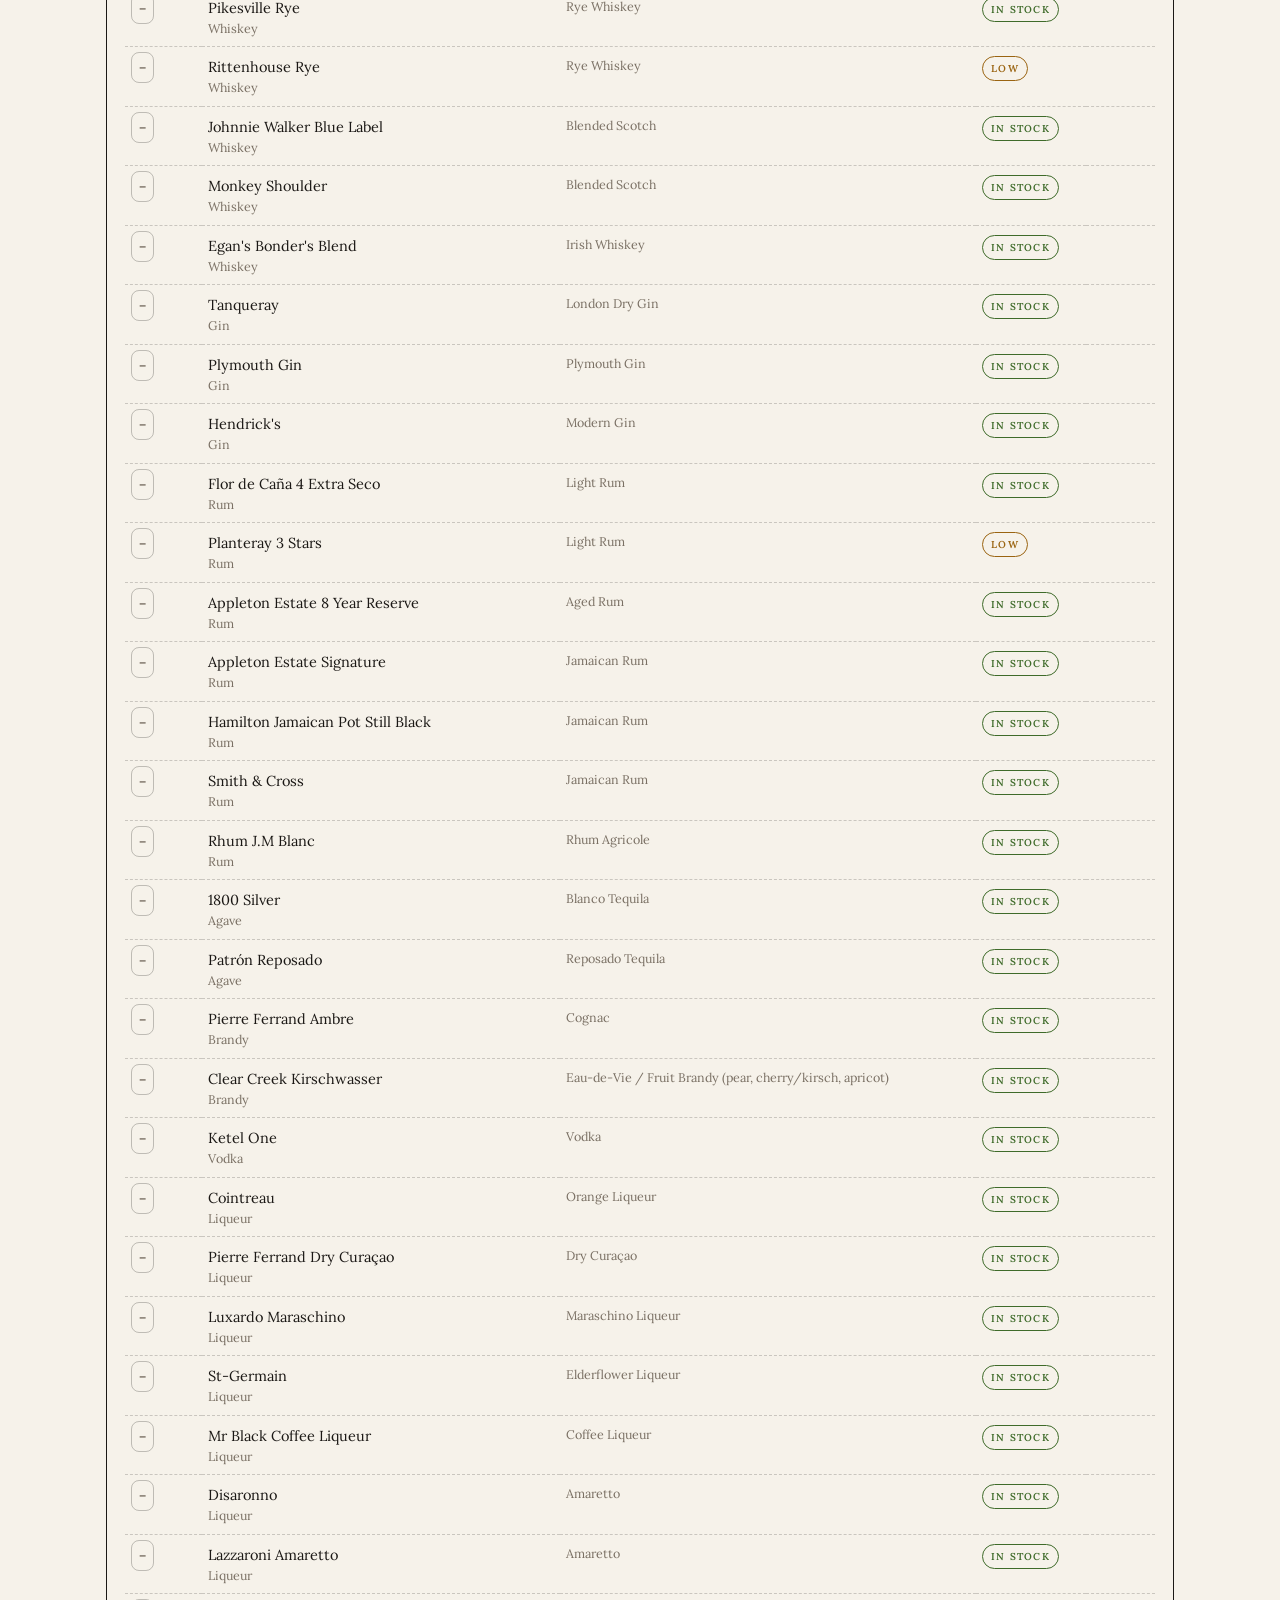
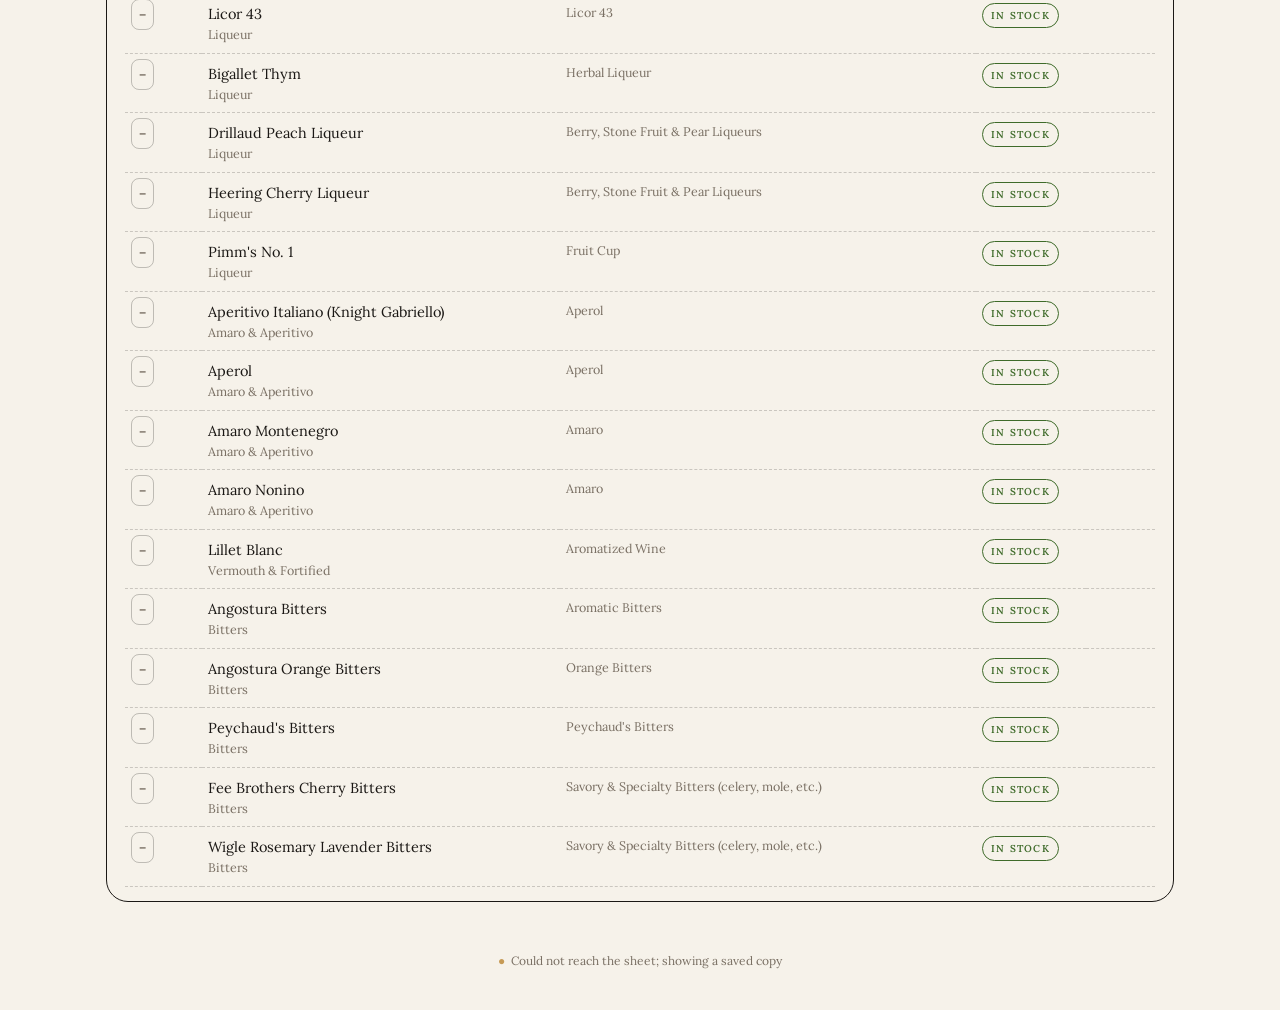
==== commit 045d3b6e: "Show 'or ...' ingredient notes inline; Suffering Bastard takes ginger ale A Recipe Ingredients note " ====
--- a/owner.html
+++ b/owner.html
@@ -75,9 +75,9 @@
     <div id="app"><p class="loading">Counting bottles…</p></div>
   </main>
   <footer><div id="status"></div></footer>
-  <script src="config.js?v=19"></script>
-  <script src="data/snapshot.js?v=19"></script>
-  <script src="assets/core.js?v=19"></script>
-  <script src="assets/owner.js?v=19"></script>
+  <script src="config.js?v=21"></script>
+  <script src="data/snapshot.js?v=21"></script>
+  <script src="assets/core.js?v=21"></script>
+  <script src="assets/owner.js?v=21"></script>
 </body>
 </html>
